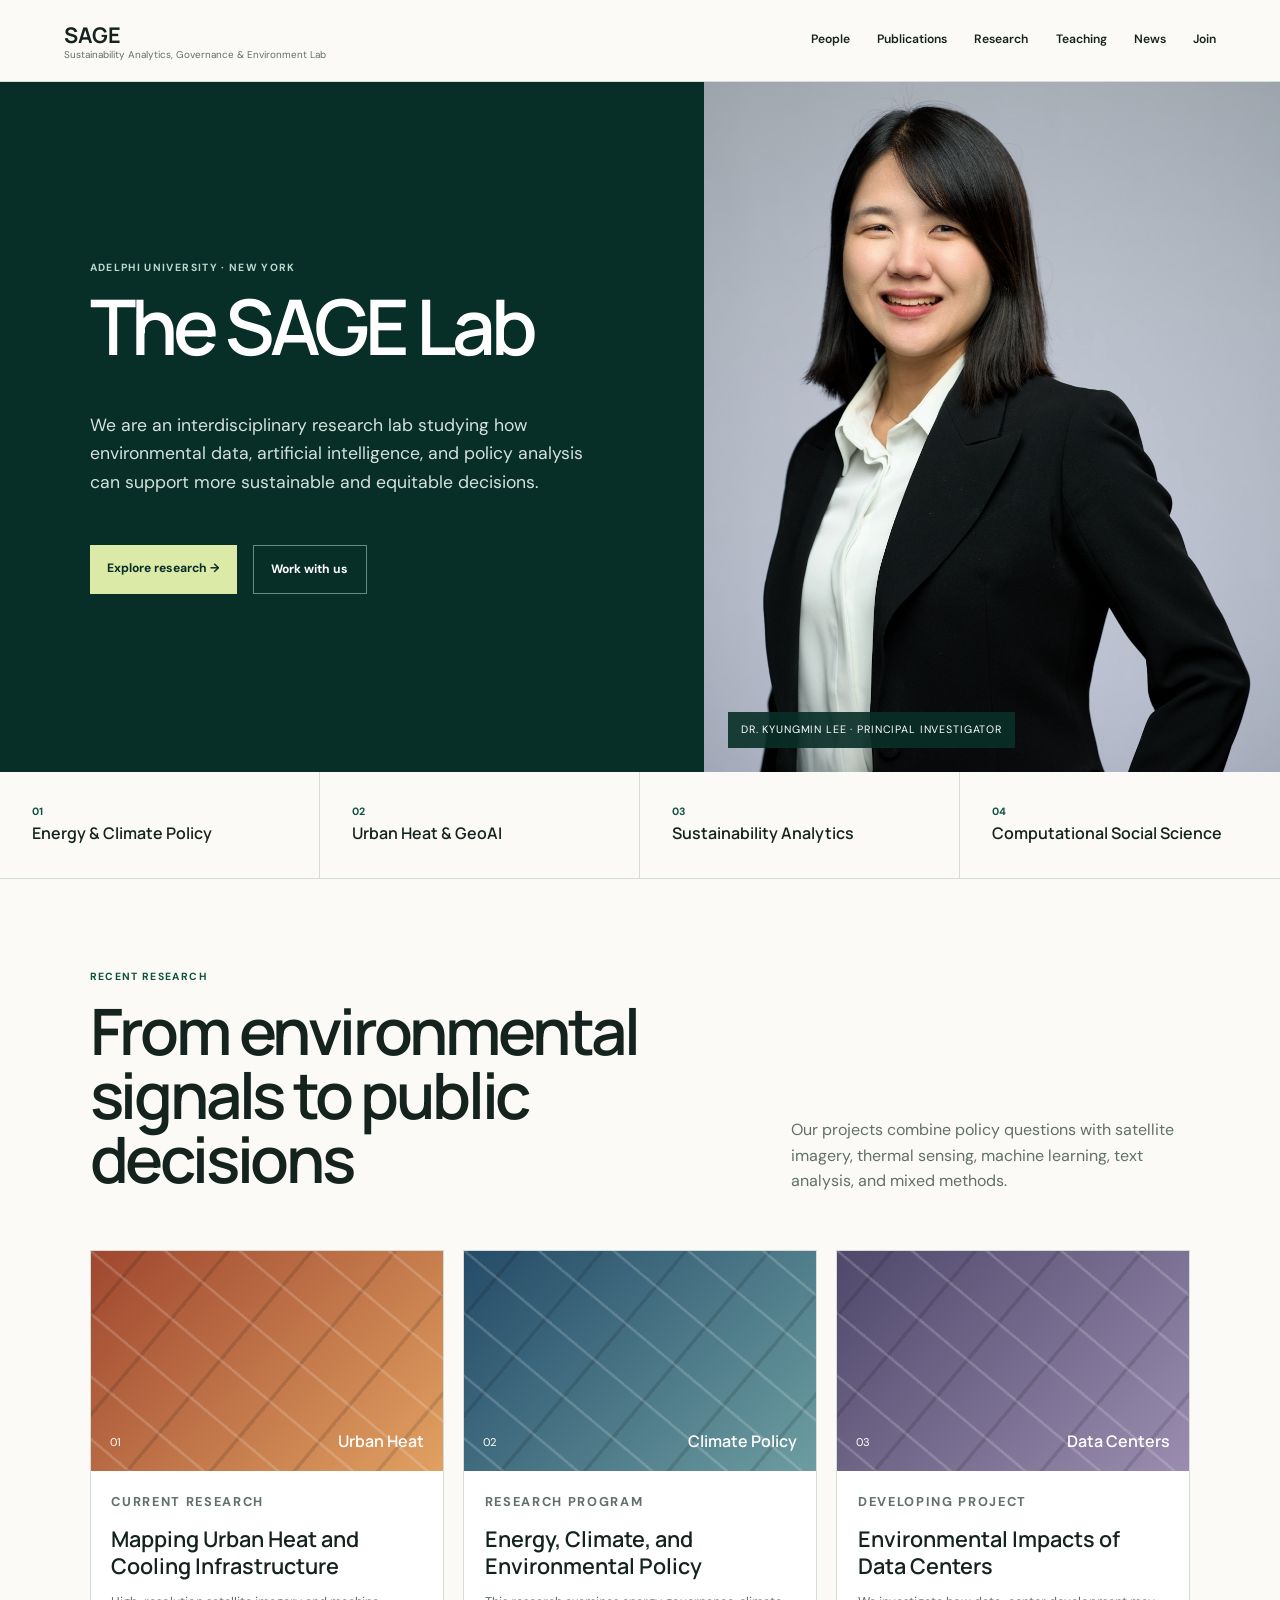
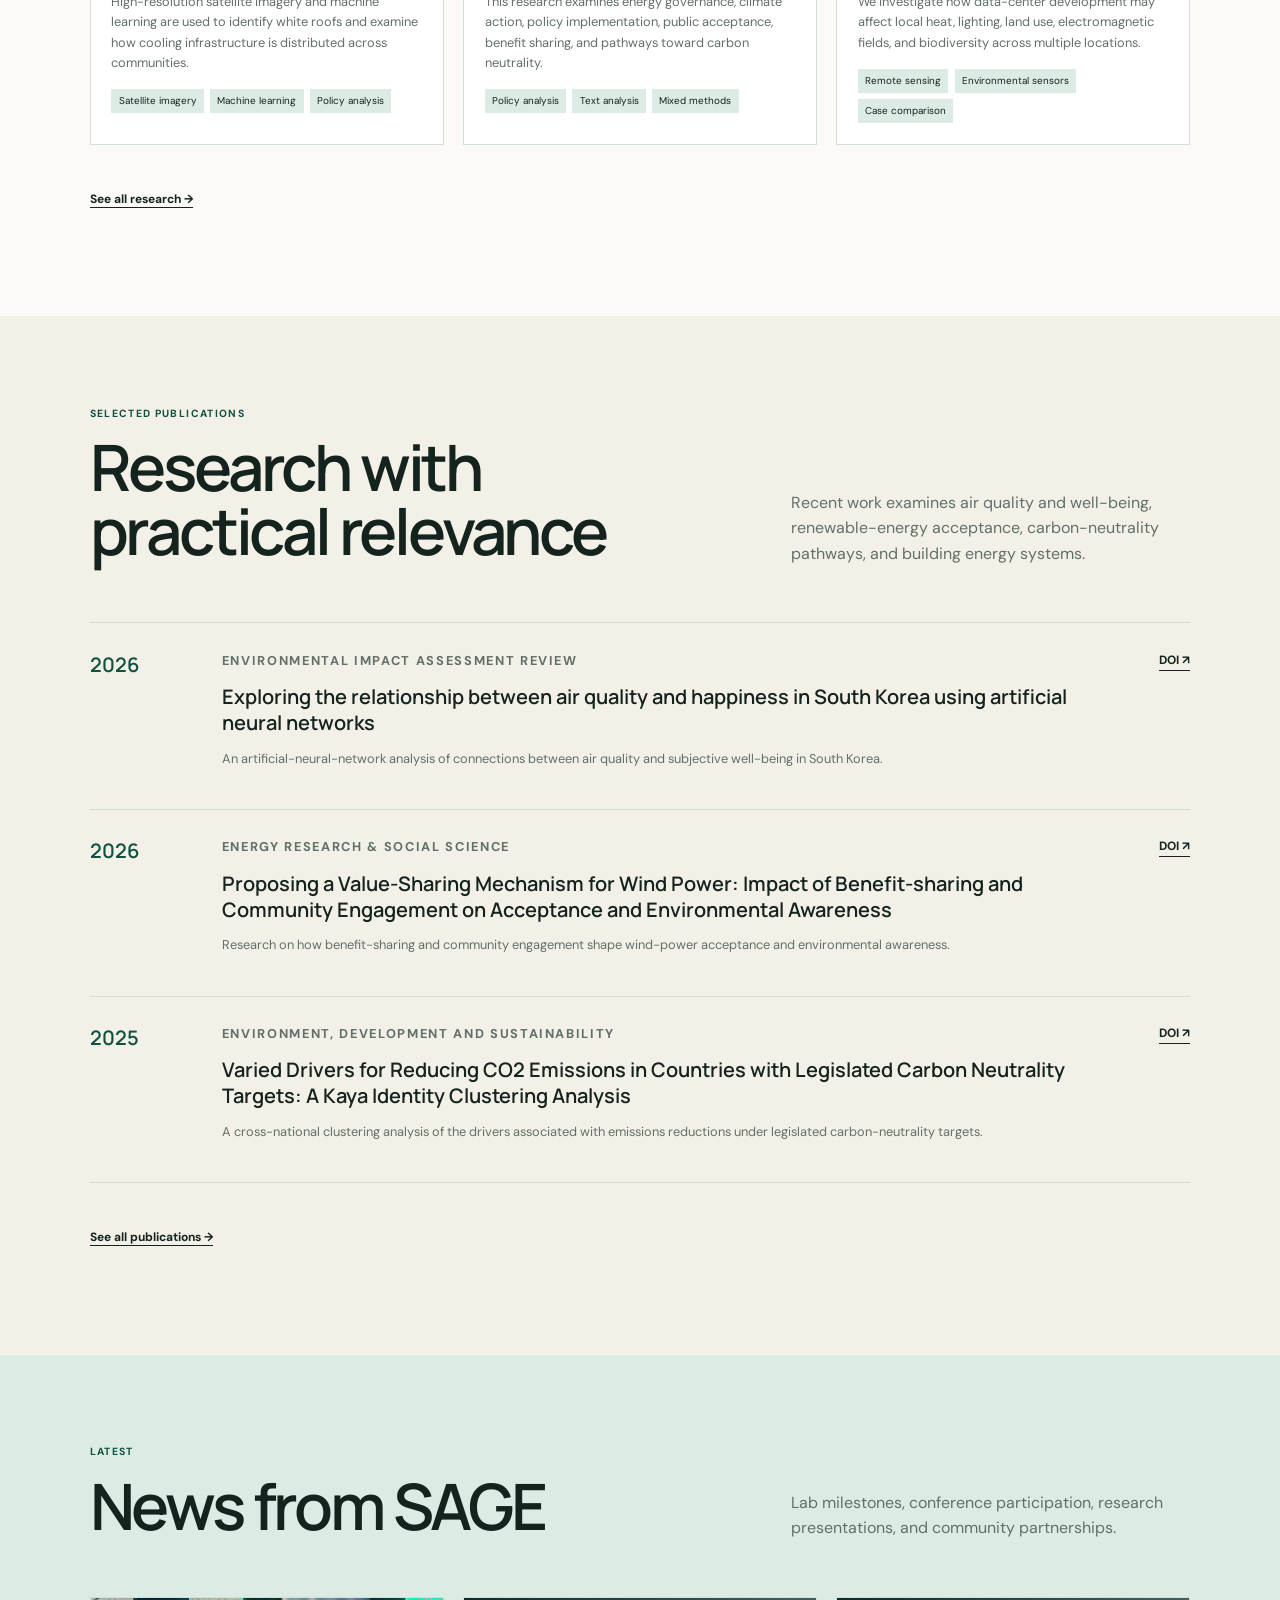
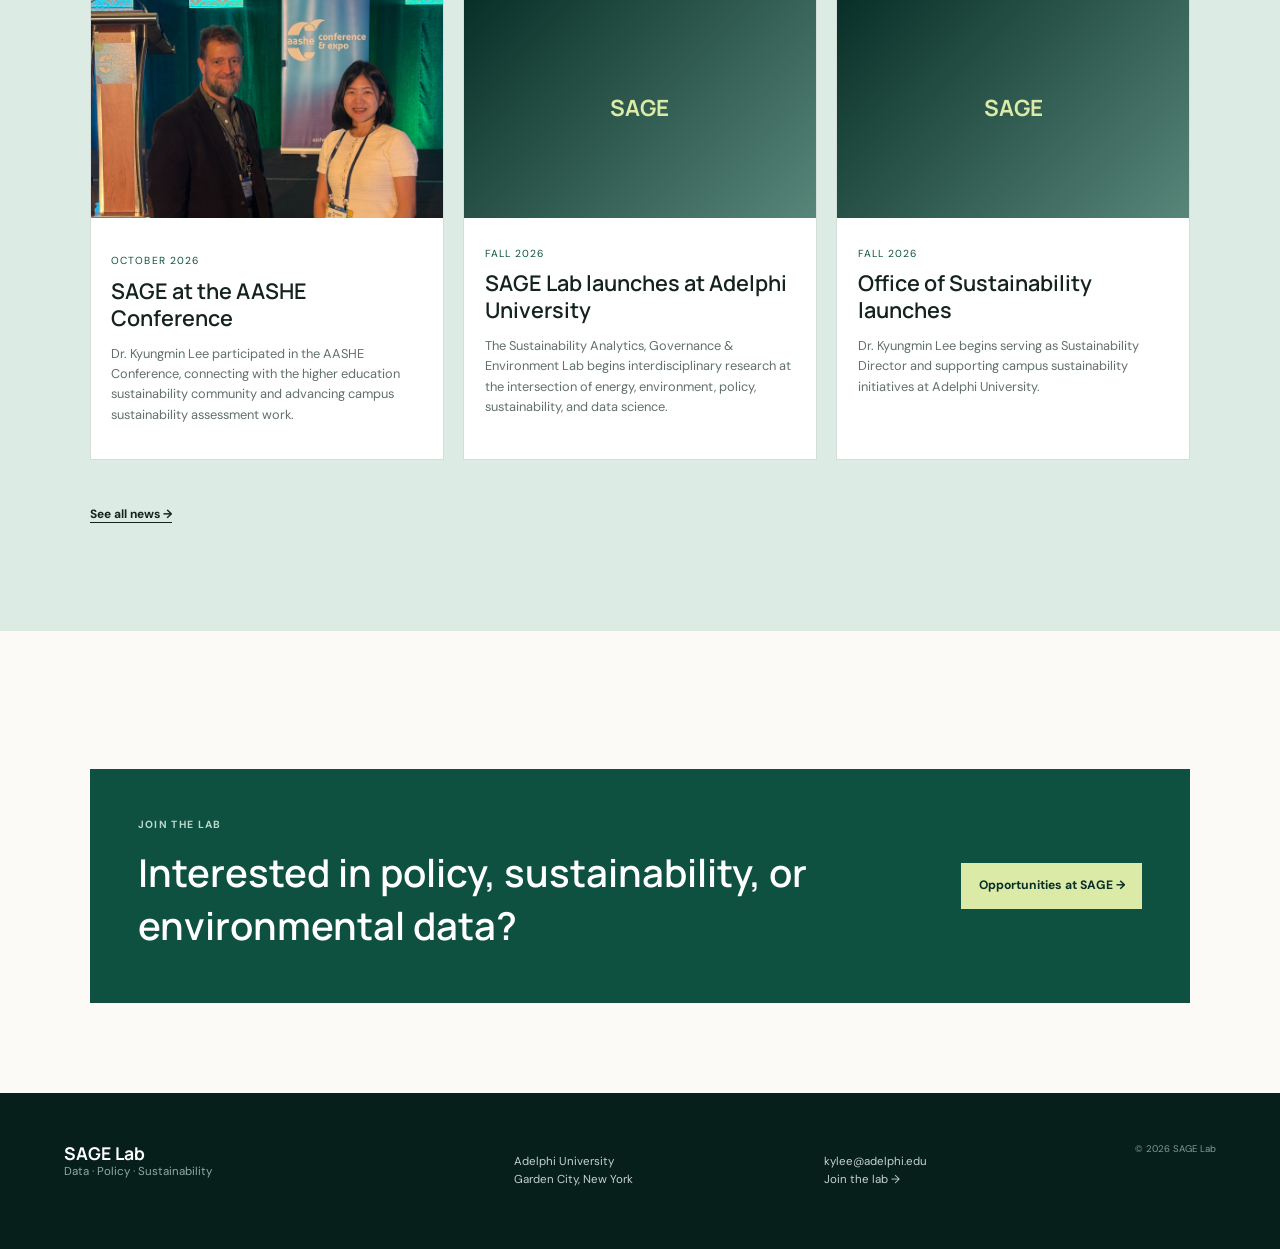
==== index.html @ ab748d42 "Add files via upload" ====
<!doctype html><html lang="en"><head><meta charset="utf-8"><meta name="viewport" content="width=device-width,initial-scale=1"><meta name="description" content="SAGE Lab at Adelphi University"><title>SAGE Lab | Adelphi University</title><link rel="preconnect" href="https://fonts.googleapis.com"><link rel="preconnect" href="https://fonts.gstatic.com" crossorigin><link href="https://fonts.googleapis.com/css2?family=DM+Sans:wght@400;500;600;700&family=Manrope:wght@500;600;700&display=swap" rel="stylesheet"><link rel="stylesheet" href="assets/css/style.css"></head><body data-page="home" data-limit="3"><a class="skip" href="#main">Skip to content</a><header class="site-header" id="site-header"></header><main id="main">
<section class="home-hero"><div class="home-copy"><p class="eyebrow">Adelphi University · New York</p><h1>The SAGE Lab</h1><p>We are an interdisciplinary research lab studying how environmental data, artificial intelligence, and policy analysis can support more sustainable and equitable decisions.</p><div class="hero-links"><a class="button" href="research.html">Explore research →</a><a class="button ghost" href="join.html">Work with us</a></div></div><div class="home-photo"><img src="assets/images/kyungmin-lee-profile.jpg" alt="Dr. Kyungmin Lee, Principal Investigator"></div></section>
<section class="theme-strip"><div><span>01</span><strong>Energy &amp; Climate Policy</strong></div><div><span>02</span><strong>Urban Heat &amp; GeoAI</strong></div><div><span>03</span><strong>Sustainability Analytics</strong></div><div><span>04</span><strong>Computational Social Science</strong></div></section>
<section class="section"><div class="section-head"><div><p class="eyebrow">Recent research</p><h2>From environmental signals to public decisions</h2></div><p>Our projects combine policy questions with satellite imagery, thermal sensing, machine learning, text analysis, and mixed methods.</p></div><div class="card-grid" id="research-grid"><p class="loading">Loading research…</p></div><p class="section-cta"><a class="text-link" href="research.html">See all research →</a></p></section>
<section class="section alt"><div class="section-head"><div><p class="eyebrow">Selected publications</p><h2>Research with practical relevance</h2></div><p>Recent work examines air quality and well-being, renewable-energy acceptance, carbon-neutrality pathways, and building energy systems.</p></div><div class="paper-list" id="publication-list"><p class="loading">Loading publications…</p></div><p class="section-cta"><a class="text-link" href="publications.html">See all publications →</a></p></section>
<section class="section mint"><div class="section-head"><div><p class="eyebrow">Latest</p><h2>News from SAGE</h2></div><p>Lab milestones, conference participation, research presentations, and community partnerships.</p></div><div class="card-grid" id="news-grid"><p class="loading">Loading news…</p></div><p class="section-cta"><a class="text-link" href="news.html">See all news →</a></p></section>
<section class="section"><div class="contact-panel"><div><p class="eyebrow">Join the lab</p><h2>Interested in policy, sustainability, or environmental data?</h2></div><a class="button" href="join.html">Opportunities at SAGE →</a></div></section>
</main><footer class="site-footer" id="site-footer"></footer><script src="assets/js/main.js"></script></body></html>
---- assets/css/style.css ----
:root{--ink:#15231f;--muted:#61706a;--green:#0f5141;--deep:#082f27;--mint:#dcece4;--cream:#f3f0e7;--paper:#fbfaf6;--line:#d5ddd8;--lime:#dceaa8;--white:#fff;--display:Manrope,Arial,sans-serif;--sans:"DM Sans",Arial,sans-serif}*{box-sizing:border-box}html{scroll-behavior:smooth}body{margin:0;background:var(--paper);color:var(--ink);font-family:var(--sans);line-height:1.6}a{color:inherit}.skip{position:absolute;left:-9999px}.skip:focus{left:1rem;top:1rem;background:white;padding:.6rem;z-index:50}.site-header{height:82px;padding:0 5vw;display:flex;align-items:center;justify-content:space-between;border-bottom:1px solid var(--line);background:rgba(251,250,246,.97);position:sticky;top:0;z-index:20}.logo,.footer-brand{text-decoration:none;display:flex;flex-direction:column;line-height:1.15}.logo strong{font:700 1.35rem var(--display)}.logo span{font-size:.62rem;color:var(--muted);max-width:280px}.site-header nav{display:flex;gap:1.7rem}.site-header nav a{text-decoration:none;font-size:.76rem;font-weight:600;padding:.35rem 0;border-bottom:2px solid transparent}.site-header nav a:hover,.site-header nav a.active{color:var(--green);border-color:var(--green)}.menu{display:none;border:1px solid var(--line);background:none;padding:.45rem .7rem}.home-hero{min-height:690px;display:grid;grid-template-columns:1.1fr .9fr;background:var(--deep);color:white}.home-copy{padding:7vw;display:flex;flex-direction:column;justify-content:center}.eyebrow,.kicker{text-transform:uppercase;letter-spacing:.13em;font-size:.65rem;font-weight:700;color:var(--green);margin:0 0 .8rem}.home-copy .eyebrow{color:#b9d9cd}.home-copy h1{font:600 clamp(3.5rem,6vw,7.4rem)/.94 var(--display);letter-spacing:-.06em;margin:0 0 2rem}.home-copy>p:not(.eyebrow){font-size:1.1rem;color:#d4e1dc;max-width:680px}.hero-links{display:flex;gap:1rem;flex-wrap:wrap;margin-top:2rem}.button{display:inline-block;padding:.85rem 1.1rem;background:var(--lime);color:var(--deep);text-decoration:none;font-size:.76rem;font-weight:700}.button.ghost{background:transparent;color:white;border:1px solid #668c80}.home-photo{min-height:690px;position:relative;overflow:hidden}.home-photo img{width:100%;height:100%;object-fit:cover;object-position:center}.home-photo:after{content:"Dr. Kyungmin Lee · Principal Investigator";position:absolute;left:1.5rem;bottom:1.5rem;background:rgba(8,47,39,.9);padding:.6rem .8rem;font-size:.67rem;letter-spacing:.08em;text-transform:uppercase}.theme-strip{display:grid;grid-template-columns:repeat(4,1fr);border-bottom:1px solid var(--line)}.theme-strip div{padding:2rem 2.5vw;border-right:1px solid var(--line)}.theme-strip div:last-child{border:0}.theme-strip span{display:block;color:var(--green);font-size:.66rem;font-weight:700}.theme-strip strong{font:600 1rem var(--display)}.section{padding:7vw}.section.alt{background:var(--cream)}.section.mint{background:var(--mint)}.section-head{display:grid;grid-template-columns:1.2fr .8fr;gap:8vw;align-items:end;margin-bottom:3.5rem}.section-head h2,.page-hero h1{font:600 clamp(2.8rem,5vw,5.7rem)/1 var(--display);letter-spacing:-.05em;margin:.2rem 0}.section-head>p{color:var(--muted);margin:0}.text-link,.arrow-link{font-size:.75rem;font-weight:700;text-decoration:none;border-bottom:1px solid currentColor}.section-cta{margin-top:2.5rem}.card-grid{display:grid;grid-template-columns:repeat(3,1fr);gap:1.2rem}.research-card,.news-card,.person-card{background:white;border:1px solid var(--line);overflow:hidden}.research-art{aspect-ratio:16/10;padding:1.2rem;position:relative;display:flex;align-items:flex-end;justify-content:space-between;color:white;overflow:hidden}.research-art:before{content:"";position:absolute;inset:-20%;background:repeating-linear-gradient(35deg,transparent 0 45px,rgba(255,255,255,.18) 46px 48px),repeating-linear-gradient(125deg,transparent 0 60px,rgba(0,0,0,.12) 61px 64px);transform:rotate(5deg)}.research-art span,.research-art b{position:relative}.research-art span{font-size:.7rem}.research-art b{font:600 1rem var(--display)}.art-blue{background:linear-gradient(135deg,#244b68,#6d9da1)}.art-orange{background:linear-gradient(135deg,#9f472f,#e1a162)}.art-green{background:linear-gradient(135deg,#1c5948,#8ba884)}.art-purple{background:linear-gradient(135deg,#4f486a,#9a8db0)}.card-body{padding:1.3rem}.card-body h3,.person-body h3{font:600 1.35rem/1.25 var(--display);margin:.3rem 0 .7rem}.card-body p,.person-body p,.paper-row p,.course-row p{font-size:.8rem;color:var(--muted)}.tags{display:flex;gap:.4rem;flex-wrap:wrap;margin-top:1rem}.tags span{font-size:.62rem;background:var(--mint);padding:.25rem .45rem}.news-card img,.news-placeholder{width:100%;aspect-ratio:16/10;object-fit:cover}.news-placeholder{display:grid;place-items:center;background:linear-gradient(135deg,var(--deep),#588679);color:var(--lime);font:700 1.4rem var(--display)}.news-card time{font-size:.64rem;letter-spacing:.1em;color:var(--green)}.paper-list{border-bottom:1px solid var(--line)}.paper-row{display:grid;grid-template-columns:100px 1fr auto;gap:2rem;align-items:start;padding:1.7rem 0;border-top:1px solid var(--line)}.paper-year{font:600 1.25rem var(--display);color:var(--green)}.paper-row h3{font:600 1.25rem/1.3 var(--display);margin:.2rem 0}.paper-row .arrow-link{white-space:nowrap}.page-hero{padding:7vw;min-height:400px;display:grid;grid-template-columns:1.2fr .8fr;gap:8vw;align-items:end;background:var(--cream)}.page-hero p{color:var(--muted);max-width:650px}.page-hero.dark{background:var(--deep);color:white}.page-hero.dark .eyebrow{color:#b9d9cd}.page-hero.dark p{color:#d1ded9}.person-grid{display:grid;grid-template-columns:repeat(3,1fr);gap:1.2rem}.person-photo{aspect-ratio:4/3;background:linear-gradient(135deg,var(--mint),#81a093);display:grid;place-items:center;color:var(--green);font:700 2rem var(--display);overflow:hidden}.person-photo img{width:100%;height:100%;object-fit:cover}.person-body{padding:1.3rem}.person-body .small{font-size:.73rem;border-top:1px solid var(--line);padding-top:.8rem}.course-list{border-bottom:1px solid var(--line)}.course-row{display:grid;grid-template-columns:230px 1fr;gap:3rem;padding:2rem 0;border-top:1px solid var(--line)}.course-row>div:first-child>span{font-size:.72rem;color:var(--muted)}.course-row h3{font:600 1.5rem var(--display);margin:.2rem 0}.join-grid{display:grid;grid-template-columns:1fr 1fr;gap:1px;background:var(--line);margin-top:3rem}.join-grid article{padding:2rem;background:white}.join-grid h3{font:600 1.4rem var(--display)}.join-grid li{font-size:.82rem;margin:.5rem 0;color:var(--muted)}.contact-panel{background:var(--green);color:white;padding:3rem;margin-top:3rem;display:flex;justify-content:space-between;gap:2rem;align-items:center}.contact-panel h2{font:600 clamp(2rem,3vw,3.5rem) var(--display);margin:.2rem 0}.contact-panel .eyebrow{color:#b9d9cd}.contact-panel .button{white-space:nowrap}.site-footer{background:#071f1a;color:#c4d2cd;padding:3rem 5vw;display:grid;grid-template-columns:1.5fr 1fr 1fr auto;gap:2rem;font-size:.72rem}.site-footer a{text-decoration:none}.footer-brand strong{font:700 1.1rem var(--display);color:white}.footer-brand span{color:#8fab9f}.site-footer small{color:#829b91}.loading{font-size:.8rem;color:var(--muted)}
@media(max-width:900px){.menu{display:block}.site-header nav{display:none;position:absolute;left:0;right:0;top:82px;background:var(--paper);padding:1.5rem 5vw;flex-direction:column;border-bottom:1px solid var(--line)}.site-header nav.open{display:flex}.home-hero{grid-template-columns:1fr}.home-photo{min-height:520px;order:-1}.theme-strip{grid-template-columns:1fr 1fr}.theme-strip div:nth-child(2){border-right:0}.section-head,.page-hero{grid-template-columns:1fr;gap:1rem}.card-grid,.person-grid{grid-template-columns:1fr 1fr}.paper-row{grid-template-columns:80px 1fr}.paper-row .arrow-link{grid-column:2}.site-footer{grid-template-columns:1fr 1fr}}
@media(max-width:580px){.logo span{display:none}.home-copy,.section,.page-hero{padding:4.5rem 6vw}.home-copy h1{font-size:3.2rem}.home-photo{min-height:430px}.theme-strip{grid-template-columns:1fr}.theme-strip div{border-right:0;border-bottom:1px solid var(--line);padding:1.3rem 6vw}.card-grid,.person-grid{grid-template-columns:1fr}.paper-row,.course-row{grid-template-columns:1fr;gap:.4rem}.paper-row .arrow-link{grid-column:1}.join-grid{grid-template-columns:1fr}.contact-panel{align-items:flex-start;flex-direction:column}.site-footer{grid-template-columns:1fr}}
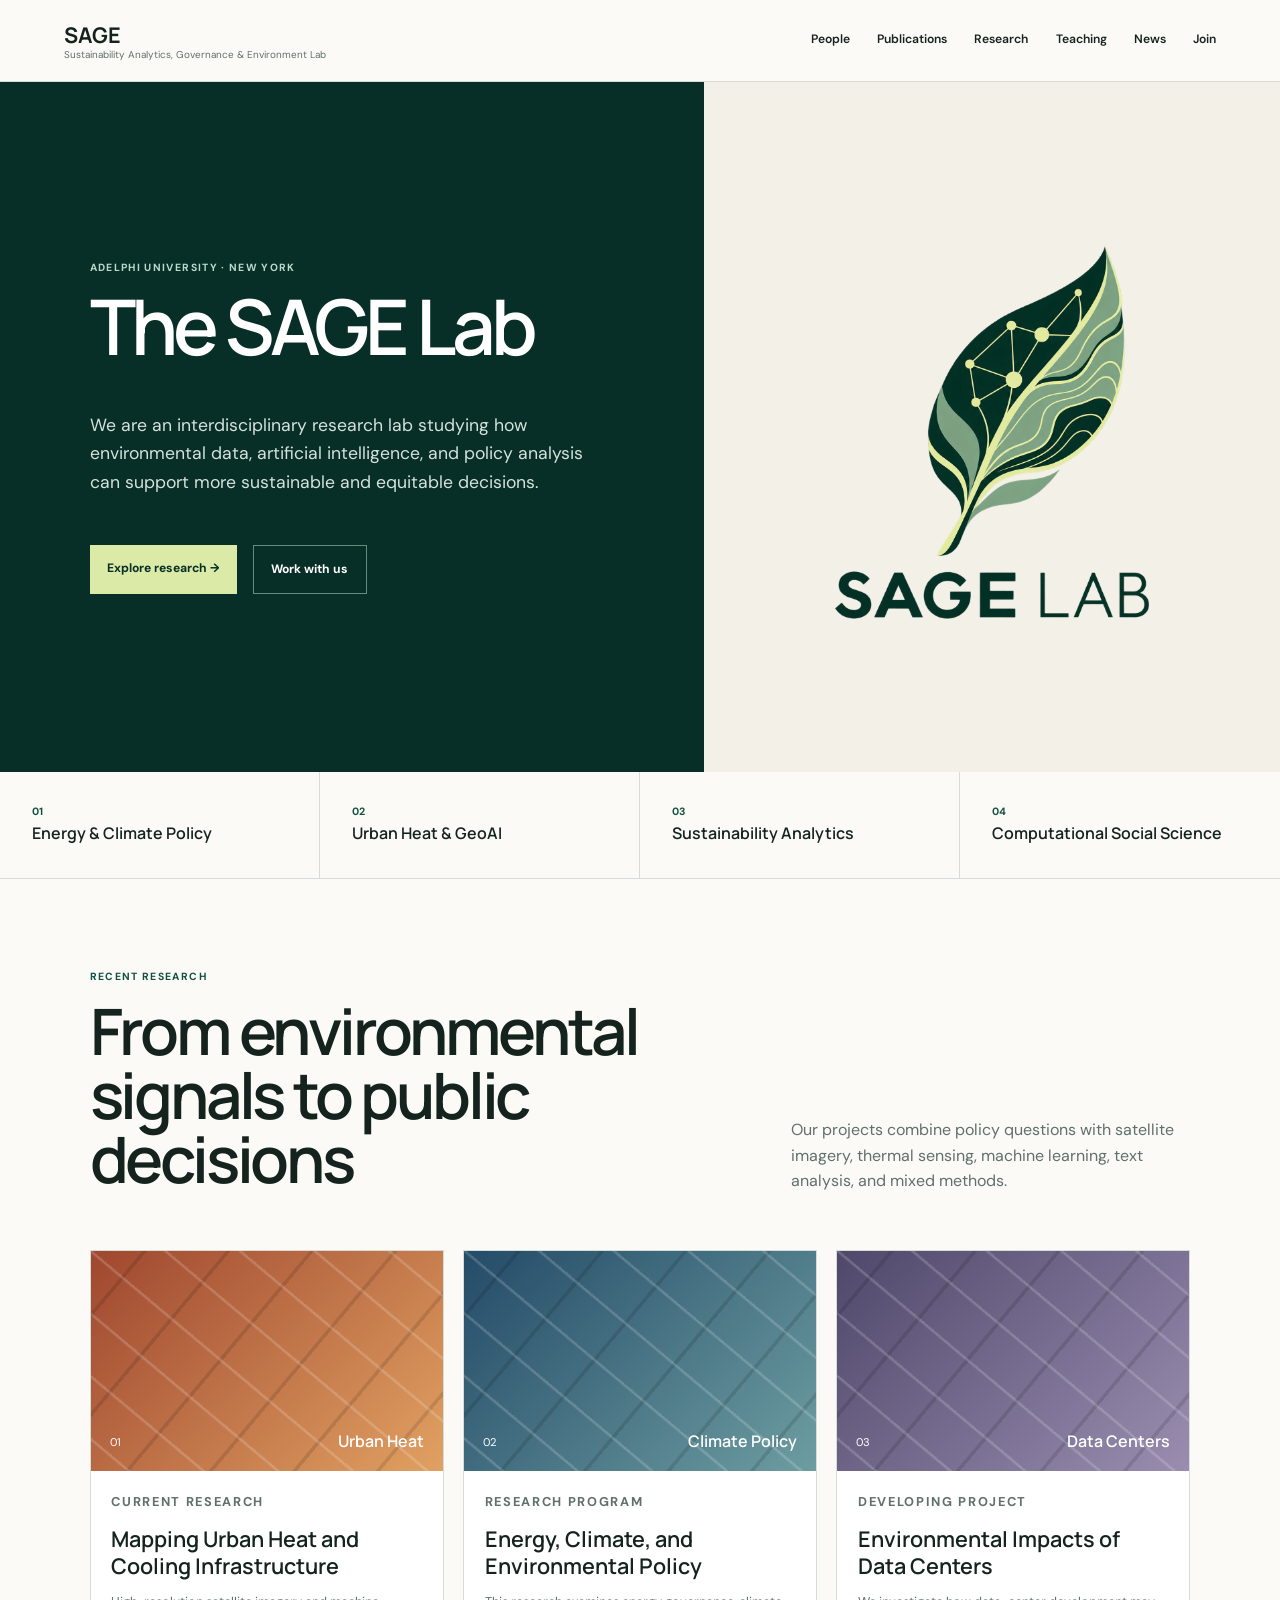
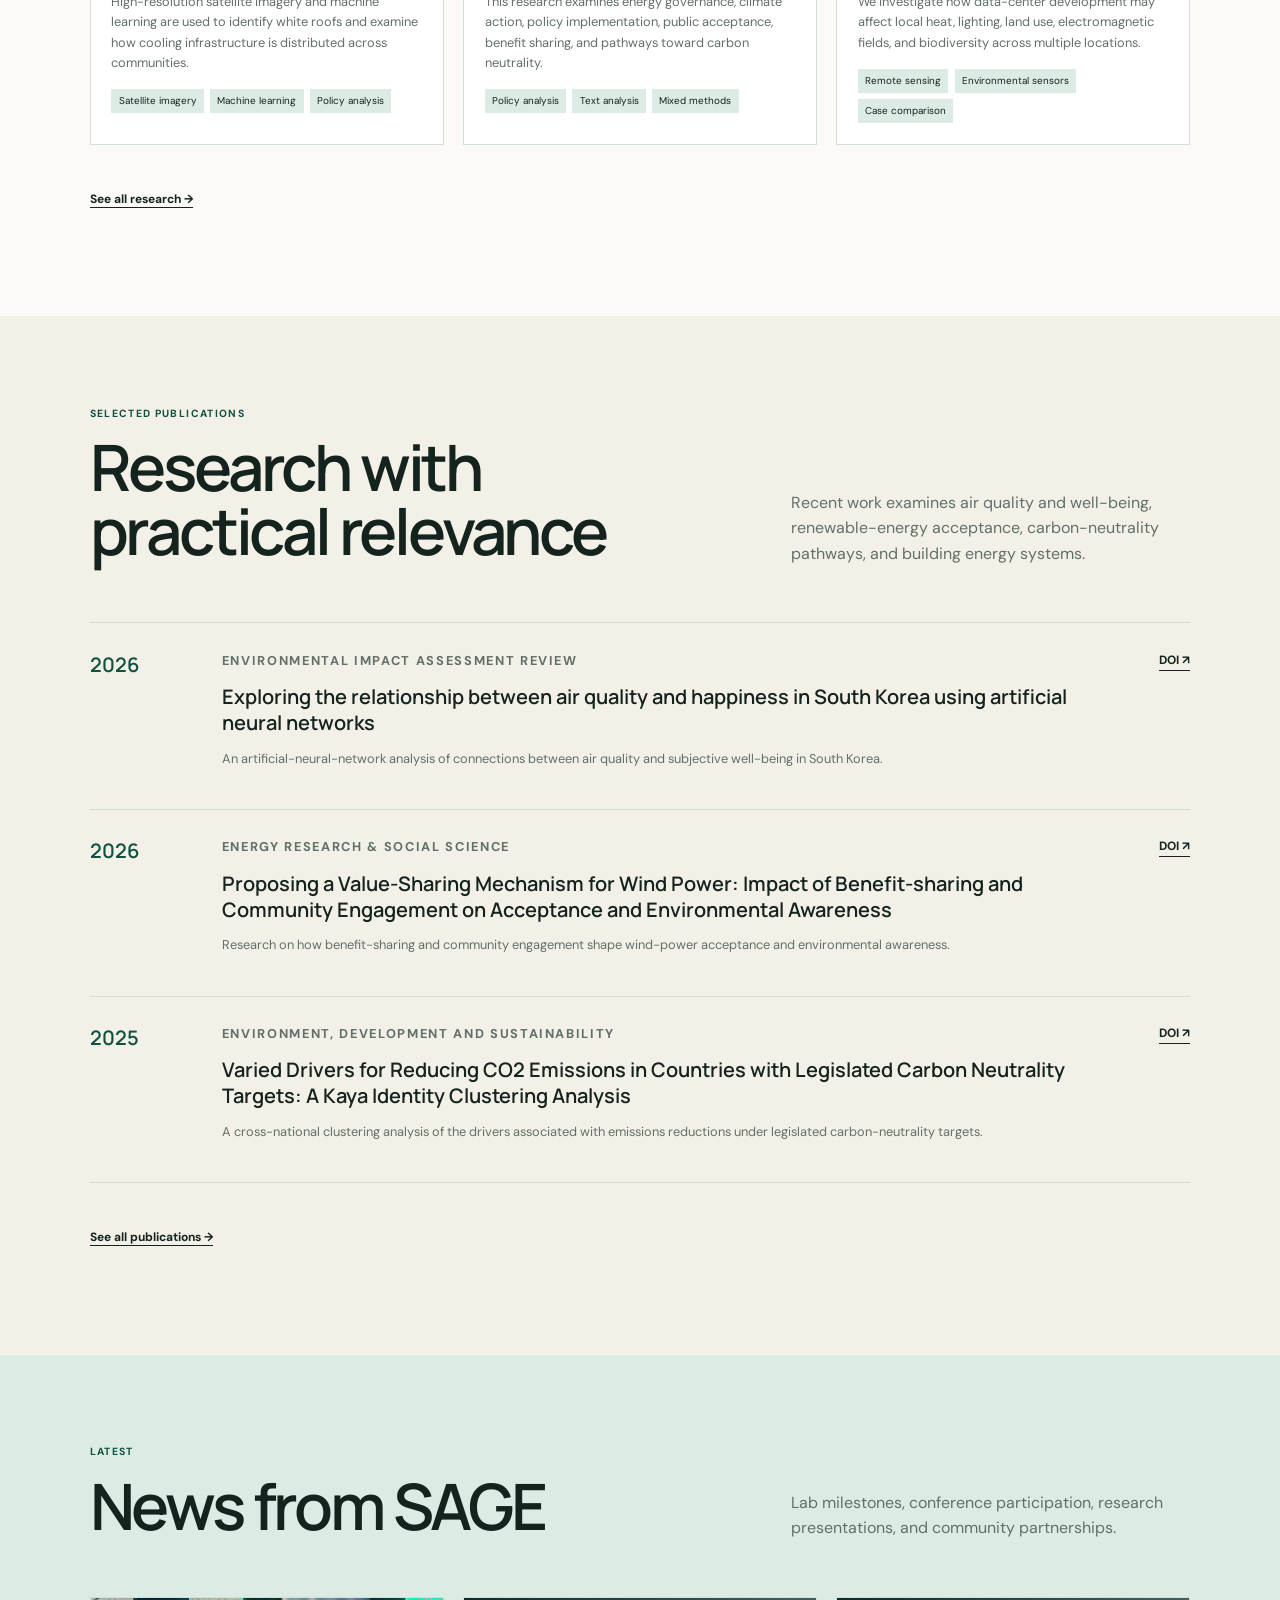
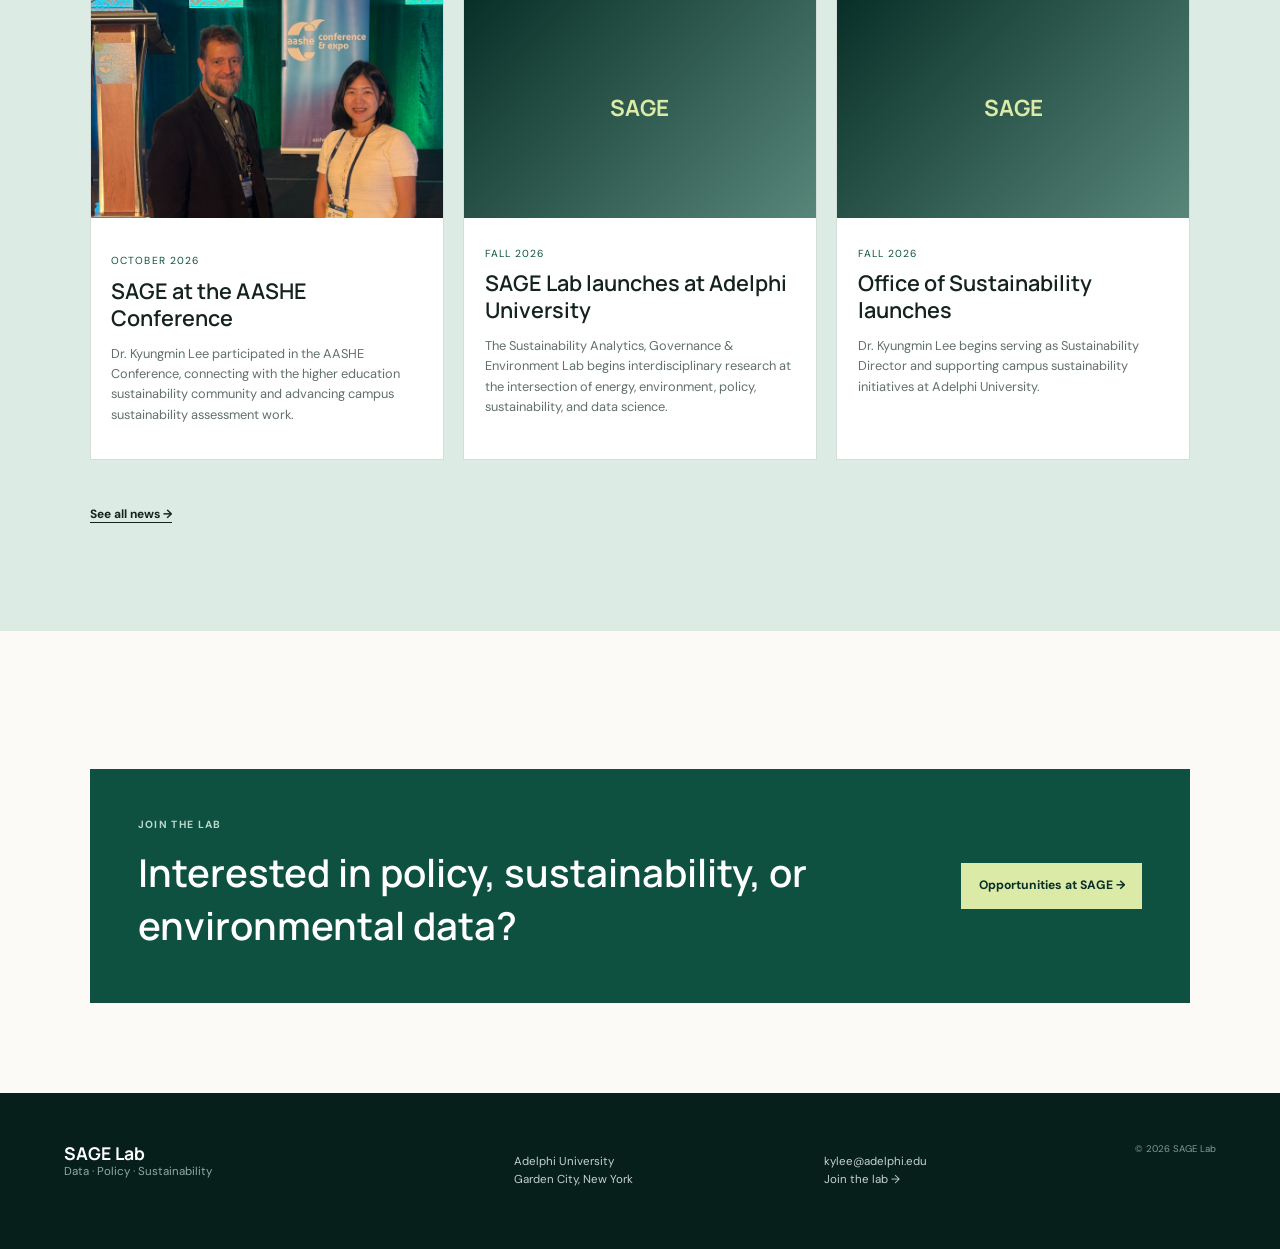
==== commit 1be09ae8: "Add files via upload" ====
--- a/index.html
+++ b/index.html
@@ -1,5 +1,5 @@
 <!doctype html><html lang="en"><head><meta charset="utf-8"><meta name="viewport" content="width=device-width,initial-scale=1"><meta name="description" content="SAGE Lab at Adelphi University"><title>SAGE Lab | Adelphi University</title><link rel="preconnect" href="https://fonts.googleapis.com"><link rel="preconnect" href="https://fonts.gstatic.com" crossorigin><link href="https://fonts.googleapis.com/css2?family=DM+Sans:wght@400;500;600;700&family=Manrope:wght@500;600;700&display=swap" rel="stylesheet"><link rel="stylesheet" href="assets/css/style.css"></head><body data-page="home" data-limit="3"><a class="skip" href="#main">Skip to content</a><header class="site-header" id="site-header"></header><main id="main">
-<section class="home-hero"><div class="home-copy"><p class="eyebrow">Adelphi University · New York</p><h1>The SAGE Lab</h1><p>We are an interdisciplinary research lab studying how environmental data, artificial intelligence, and policy analysis can support more sustainable and equitable decisions.</p><div class="hero-links"><a class="button" href="research.html">Explore research →</a><a class="button ghost" href="join.html">Work with us</a></div></div><div class="home-photo"><img src="assets/images/kyungmin-lee-profile.jpg" alt="Dr. Kyungmin Lee, Principal Investigator"></div></section>
+<section class="home-hero"><div class="home-copy"><p class="eyebrow">Adelphi University · New York</p><h1>The SAGE Lab</h1><p>We are an interdisciplinary research lab studying how environmental data, artificial intelligence, and policy analysis can support more sustainable and equitable decisions.</p><div class="hero-links"><a class="button" href="research.html">Explore research →</a><a class="button ghost" href="join.html">Work with us</a></div></div><div class="home-photo logo-panel"><img src="assets/images/sage-lab-logo.png" alt="SAGE Lab logo: a sage leaf combining environmental contours and data networks"></div></section>
 <section class="theme-strip"><div><span>01</span><strong>Energy &amp; Climate Policy</strong></div><div><span>02</span><strong>Urban Heat &amp; GeoAI</strong></div><div><span>03</span><strong>Sustainability Analytics</strong></div><div><span>04</span><strong>Computational Social Science</strong></div></section>
 <section class="section"><div class="section-head"><div><p class="eyebrow">Recent research</p><h2>From environmental signals to public decisions</h2></div><p>Our projects combine policy questions with satellite imagery, thermal sensing, machine learning, text analysis, and mixed methods.</p></div><div class="card-grid" id="research-grid"><p class="loading">Loading research…</p></div><p class="section-cta"><a class="text-link" href="research.html">See all research →</a></p></section>
 <section class="section alt"><div class="section-head"><div><p class="eyebrow">Selected publications</p><h2>Research with practical relevance</h2></div><p>Recent work examines air quality and well-being, renewable-energy acceptance, carbon-neutrality pathways, and building energy systems.</p></div><div class="paper-list" id="publication-list"><p class="loading">Loading publications…</p></div><p class="section-cta"><a class="text-link" href="publications.html">See all publications →</a></p></section>
--- a/assets/css/style.css
+++ b/assets/css/style.css
@@ -1,3 +1,4 @@
 :root{--ink:#15231f;--muted:#61706a;--green:#0f5141;--deep:#082f27;--mint:#dcece4;--cream:#f3f0e7;--paper:#fbfaf6;--line:#d5ddd8;--lime:#dceaa8;--white:#fff;--display:Manrope,Arial,sans-serif;--sans:"DM Sans",Arial,sans-serif}*{box-sizing:border-box}html{scroll-behavior:smooth}body{margin:0;background:var(--paper);color:var(--ink);font-family:var(--sans);line-height:1.6}a{color:inherit}.skip{position:absolute;left:-9999px}.skip:focus{left:1rem;top:1rem;background:white;padding:.6rem;z-index:50}.site-header{height:82px;padding:0 5vw;display:flex;align-items:center;justify-content:space-between;border-bottom:1px solid var(--line);background:rgba(251,250,246,.97);position:sticky;top:0;z-index:20}.logo,.footer-brand{text-decoration:none;display:flex;flex-direction:column;line-height:1.15}.logo strong{font:700 1.35rem var(--display)}.logo span{font-size:.62rem;color:var(--muted);max-width:280px}.site-header nav{display:flex;gap:1.7rem}.site-header nav a{text-decoration:none;font-size:.76rem;font-weight:600;padding:.35rem 0;border-bottom:2px solid transparent}.site-header nav a:hover,.site-header nav a.active{color:var(--green);border-color:var(--green)}.menu{display:none;border:1px solid var(--line);background:none;padding:.45rem .7rem}.home-hero{min-height:690px;display:grid;grid-template-columns:1.1fr .9fr;background:var(--deep);color:white}.home-copy{padding:7vw;display:flex;flex-direction:column;justify-content:center}.eyebrow,.kicker{text-transform:uppercase;letter-spacing:.13em;font-size:.65rem;font-weight:700;color:var(--green);margin:0 0 .8rem}.home-copy .eyebrow{color:#b9d9cd}.home-copy h1{font:600 clamp(3.5rem,6vw,7.4rem)/.94 var(--display);letter-spacing:-.06em;margin:0 0 2rem}.home-copy>p:not(.eyebrow){font-size:1.1rem;color:#d4e1dc;max-width:680px}.hero-links{display:flex;gap:1rem;flex-wrap:wrap;margin-top:2rem}.button{display:inline-block;padding:.85rem 1.1rem;background:var(--lime);color:var(--deep);text-decoration:none;font-size:.76rem;font-weight:700}.button.ghost{background:transparent;color:white;border:1px solid #668c80}.home-photo{min-height:690px;position:relative;overflow:hidden}.home-photo img{width:100%;height:100%;object-fit:cover;object-position:center}.home-photo:after{content:"Dr. Kyungmin Lee · Principal Investigator";position:absolute;left:1.5rem;bottom:1.5rem;background:rgba(8,47,39,.9);padding:.6rem .8rem;font-size:.67rem;letter-spacing:.08em;text-transform:uppercase}.theme-strip{display:grid;grid-template-columns:repeat(4,1fr);border-bottom:1px solid var(--line)}.theme-strip div{padding:2rem 2.5vw;border-right:1px solid var(--line)}.theme-strip div:last-child{border:0}.theme-strip span{display:block;color:var(--green);font-size:.66rem;font-weight:700}.theme-strip strong{font:600 1rem var(--display)}.section{padding:7vw}.section.alt{background:var(--cream)}.section.mint{background:var(--mint)}.section-head{display:grid;grid-template-columns:1.2fr .8fr;gap:8vw;align-items:end;margin-bottom:3.5rem}.section-head h2,.page-hero h1{font:600 clamp(2.8rem,5vw,5.7rem)/1 var(--display);letter-spacing:-.05em;margin:.2rem 0}.section-head>p{color:var(--muted);margin:0}.text-link,.arrow-link{font-size:.75rem;font-weight:700;text-decoration:none;border-bottom:1px solid currentColor}.section-cta{margin-top:2.5rem}.card-grid{display:grid;grid-template-columns:repeat(3,1fr);gap:1.2rem}.research-card,.news-card,.person-card{background:white;border:1px solid var(--line);overflow:hidden}.research-art{aspect-ratio:16/10;padding:1.2rem;position:relative;display:flex;align-items:flex-end;justify-content:space-between;color:white;overflow:hidden}.research-art:before{content:"";position:absolute;inset:-20%;background:repeating-linear-gradient(35deg,transparent 0 45px,rgba(255,255,255,.18) 46px 48px),repeating-linear-gradient(125deg,transparent 0 60px,rgba(0,0,0,.12) 61px 64px);transform:rotate(5deg)}.research-art span,.research-art b{position:relative}.research-art span{font-size:.7rem}.research-art b{font:600 1rem var(--display)}.art-blue{background:linear-gradient(135deg,#244b68,#6d9da1)}.art-orange{background:linear-gradient(135deg,#9f472f,#e1a162)}.art-green{background:linear-gradient(135deg,#1c5948,#8ba884)}.art-purple{background:linear-gradient(135deg,#4f486a,#9a8db0)}.card-body{padding:1.3rem}.card-body h3,.person-body h3{font:600 1.35rem/1.25 var(--display);margin:.3rem 0 .7rem}.card-body p,.person-body p,.paper-row p,.course-row p{font-size:.8rem;color:var(--muted)}.tags{display:flex;gap:.4rem;flex-wrap:wrap;margin-top:1rem}.tags span{font-size:.62rem;background:var(--mint);padding:.25rem .45rem}.news-card img,.news-placeholder{width:100%;aspect-ratio:16/10;object-fit:cover}.news-placeholder{display:grid;place-items:center;background:linear-gradient(135deg,var(--deep),#588679);color:var(--lime);font:700 1.4rem var(--display)}.news-card time{font-size:.64rem;letter-spacing:.1em;color:var(--green)}.paper-list{border-bottom:1px solid var(--line)}.paper-row{display:grid;grid-template-columns:100px 1fr auto;gap:2rem;align-items:start;padding:1.7rem 0;border-top:1px solid var(--line)}.paper-year{font:600 1.25rem var(--display);color:var(--green)}.paper-row h3{font:600 1.25rem/1.3 var(--display);margin:.2rem 0}.paper-row .arrow-link{white-space:nowrap}.page-hero{padding:7vw;min-height:400px;display:grid;grid-template-columns:1.2fr .8fr;gap:8vw;align-items:end;background:var(--cream)}.page-hero p{color:var(--muted);max-width:650px}.page-hero.dark{background:var(--deep);color:white}.page-hero.dark .eyebrow{color:#b9d9cd}.page-hero.dark p{color:#d1ded9}.person-grid{display:grid;grid-template-columns:repeat(3,1fr);gap:1.2rem}.person-photo{aspect-ratio:4/3;background:linear-gradient(135deg,var(--mint),#81a093);display:grid;place-items:center;color:var(--green);font:700 2rem var(--display);overflow:hidden}.person-photo img{width:100%;height:100%;object-fit:cover}.person-body{padding:1.3rem}.person-body .small{font-size:.73rem;border-top:1px solid var(--line);padding-top:.8rem}.course-list{border-bottom:1px solid var(--line)}.course-row{display:grid;grid-template-columns:230px 1fr;gap:3rem;padding:2rem 0;border-top:1px solid var(--line)}.course-row>div:first-child>span{font-size:.72rem;color:var(--muted)}.course-row h3{font:600 1.5rem var(--display);margin:.2rem 0}.join-grid{display:grid;grid-template-columns:1fr 1fr;gap:1px;background:var(--line);margin-top:3rem}.join-grid article{padding:2rem;background:white}.join-grid h3{font:600 1.4rem var(--display)}.join-grid li{font-size:.82rem;margin:.5rem 0;color:var(--muted)}.contact-panel{background:var(--green);color:white;padding:3rem;margin-top:3rem;display:flex;justify-content:space-between;gap:2rem;align-items:center}.contact-panel h2{font:600 clamp(2rem,3vw,3.5rem) var(--display);margin:.2rem 0}.contact-panel .eyebrow{color:#b9d9cd}.contact-panel .button{white-space:nowrap}.site-footer{background:#071f1a;color:#c4d2cd;padding:3rem 5vw;display:grid;grid-template-columns:1.5fr 1fr 1fr auto;gap:2rem;font-size:.72rem}.site-footer a{text-decoration:none}.footer-brand strong{font:700 1.1rem var(--display);color:white}.footer-brand span{color:#8fab9f}.site-footer small{color:#829b91}.loading{font-size:.8rem;color:var(--muted)}
 @media(max-width:900px){.menu{display:block}.site-header nav{display:none;position:absolute;left:0;right:0;top:82px;background:var(--paper);padding:1.5rem 5vw;flex-direction:column;border-bottom:1px solid var(--line)}.site-header nav.open{display:flex}.home-hero{grid-template-columns:1fr}.home-photo{min-height:520px;order:-1}.theme-strip{grid-template-columns:1fr 1fr}.theme-strip div:nth-child(2){border-right:0}.section-head,.page-hero{grid-template-columns:1fr;gap:1rem}.card-grid,.person-grid{grid-template-columns:1fr 1fr}.paper-row{grid-template-columns:80px 1fr}.paper-row .arrow-link{grid-column:2}.site-footer{grid-template-columns:1fr 1fr}}
 @media(max-width:580px){.logo span{display:none}.home-copy,.section,.page-hero{padding:4.5rem 6vw}.home-copy h1{font-size:3.2rem}.home-photo{min-height:430px}.theme-strip{grid-template-columns:1fr}.theme-strip div{border-right:0;border-bottom:1px solid var(--line);padding:1.3rem 6vw}.card-grid,.person-grid{grid-template-columns:1fr}.paper-row,.course-row{grid-template-columns:1fr;gap:.4rem}.paper-row .arrow-link{grid-column:1}.join-grid{grid-template-columns:1fr}.contact-panel{align-items:flex-start;flex-direction:column}.site-footer{grid-template-columns:1fr}}
+.home-photo.logo-panel{background:var(--cream);display:grid;place-items:center;padding:5vw}.home-photo.logo-panel img{width:min(92%,620px);height:auto;max-height:80%;object-fit:contain}.home-photo.logo-panel:after{display:none}
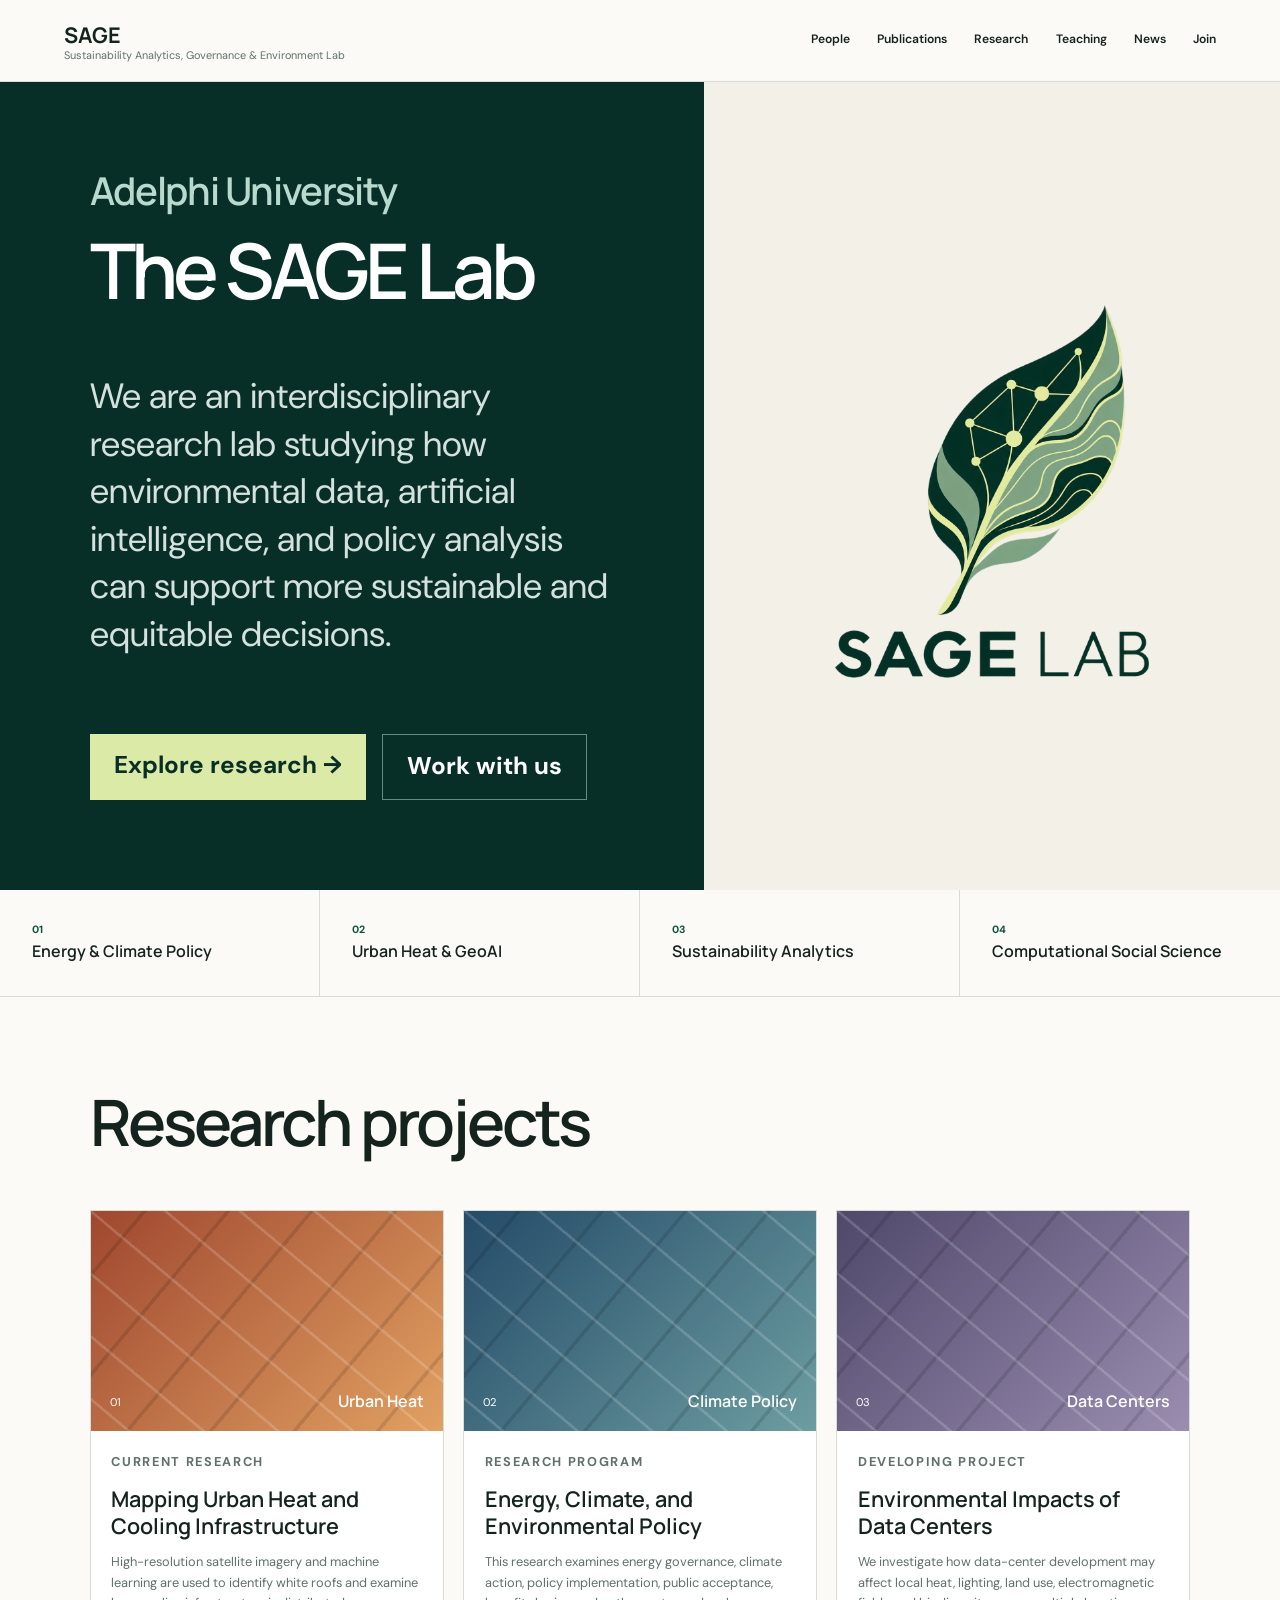
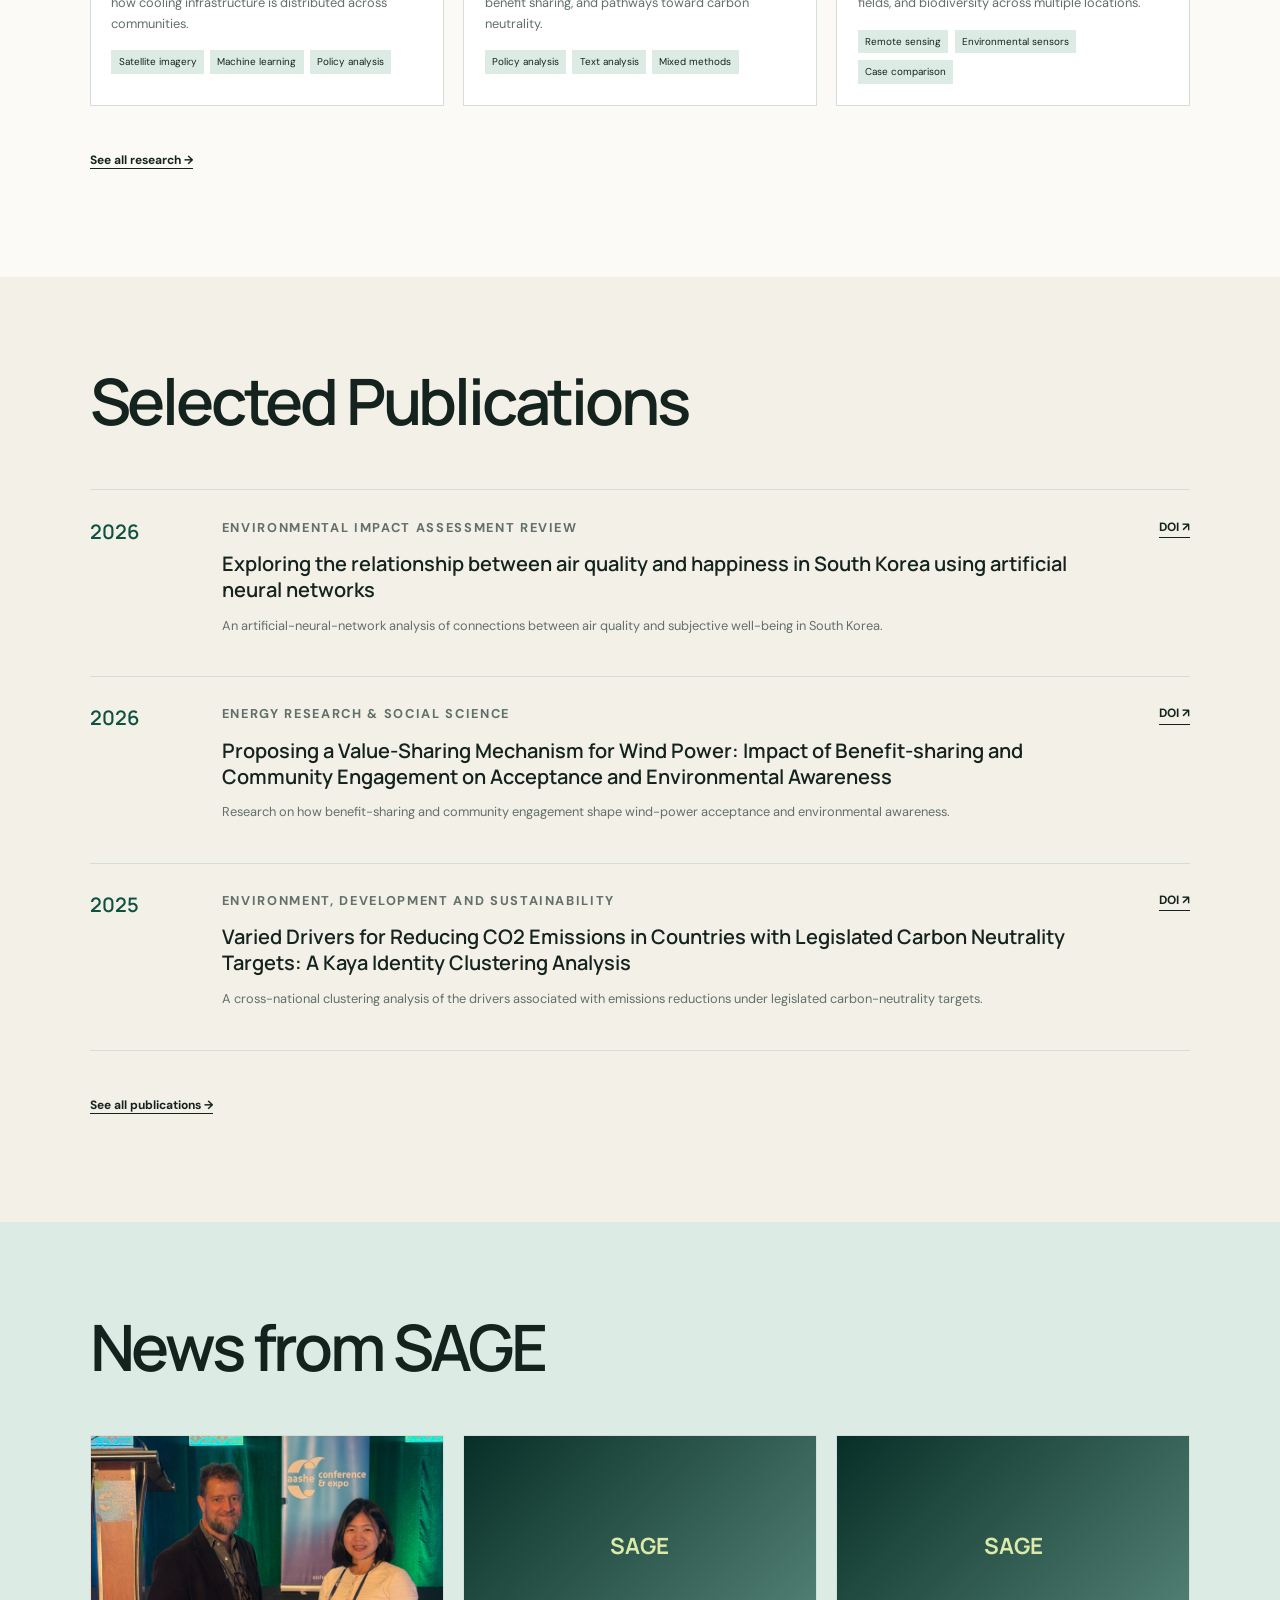
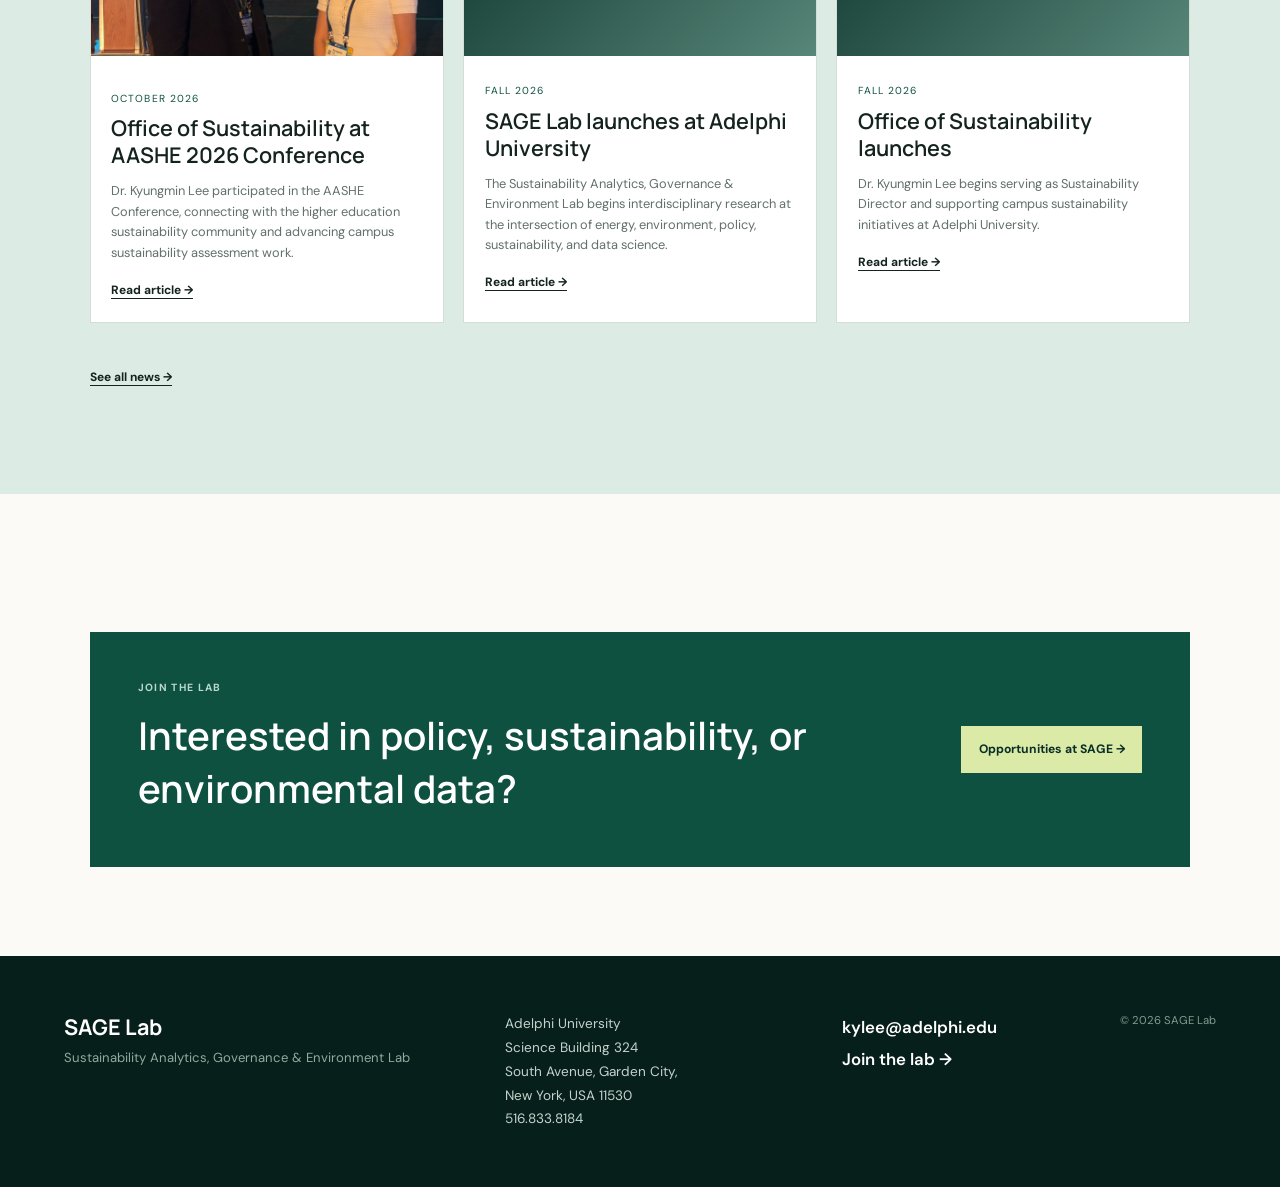
==== commit 472fd758: "Add files via upload" ====
--- a/index.html
+++ b/index.html
@@ -1,8 +1,8 @@
 <!doctype html><html lang="en"><head><meta charset="utf-8"><meta name="viewport" content="width=device-width,initial-scale=1"><meta name="description" content="SAGE Lab at Adelphi University"><title>SAGE Lab | Adelphi University</title><link rel="preconnect" href="https://fonts.googleapis.com"><link rel="preconnect" href="https://fonts.gstatic.com" crossorigin><link href="https://fonts.googleapis.com/css2?family=DM+Sans:wght@400;500;600;700&family=Manrope:wght@500;600;700&display=swap" rel="stylesheet"><link rel="stylesheet" href="assets/css/style.css"></head><body data-page="home" data-limit="3"><a class="skip" href="#main">Skip to content</a><header class="site-header" id="site-header"></header><main id="main">
-<section class="home-hero"><div class="home-copy"><p class="eyebrow">Adelphi University · New York</p><h1>The SAGE Lab</h1><p>We are an interdisciplinary research lab studying how environmental data, artificial intelligence, and policy analysis can support more sustainable and equitable decisions.</p><div class="hero-links"><a class="button" href="research.html">Explore research →</a><a class="button ghost" href="join.html">Work with us</a></div></div><div class="home-photo logo-panel"><img src="assets/images/sage-lab-logo.png" alt="SAGE Lab logo: a sage leaf combining environmental contours and data networks"></div></section>
+<section class="home-hero"><div class="home-copy"><p class="eyebrow hero-university">Adelphi University</p><h1>The SAGE Lab</h1><p>We are an interdisciplinary research lab studying how environmental data, artificial intelligence, and policy analysis can support more sustainable and equitable decisions.</p><div class="hero-links"><a class="button" href="research.html">Explore research →</a><a class="button ghost" href="join.html">Work with us</a></div></div><div class="home-photo logo-panel"><img src="assets/images/sage-lab-logo.png" alt="SAGE Lab logo: a sage leaf combining environmental contours and data networks"></div></section>
 <section class="theme-strip"><div><span>01</span><strong>Energy &amp; Climate Policy</strong></div><div><span>02</span><strong>Urban Heat &amp; GeoAI</strong></div><div><span>03</span><strong>Sustainability Analytics</strong></div><div><span>04</span><strong>Computational Social Science</strong></div></section>
-<section class="section"><div class="section-head"><div><p class="eyebrow">Recent research</p><h2>From environmental signals to public decisions</h2></div><p>Our projects combine policy questions with satellite imagery, thermal sensing, machine learning, text analysis, and mixed methods.</p></div><div class="card-grid" id="research-grid"><p class="loading">Loading research…</p></div><p class="section-cta"><a class="text-link" href="research.html">See all research →</a></p></section>
-<section class="section alt"><div class="section-head"><div><p class="eyebrow">Selected publications</p><h2>Research with practical relevance</h2></div><p>Recent work examines air quality and well-being, renewable-energy acceptance, carbon-neutrality pathways, and building energy systems.</p></div><div class="paper-list" id="publication-list"><p class="loading">Loading publications…</p></div><p class="section-cta"><a class="text-link" href="publications.html">See all publications →</a></p></section>
-<section class="section mint"><div class="section-head"><div><p class="eyebrow">Latest</p><h2>News from SAGE</h2></div><p>Lab milestones, conference participation, research presentations, and community partnerships.</p></div><div class="card-grid" id="news-grid"><p class="loading">Loading news…</p></div><p class="section-cta"><a class="text-link" href="news.html">See all news →</a></p></section>
+<section class="section"><div class="section-head section-head-solo"><div><h2>Research projects</h2></div></div><div class="card-grid" id="research-grid"><p class="loading">Loading research…</p></div><p class="section-cta"><a class="text-link" href="research.html">See all research →</a></p></section>
+<section class="section alt"><div class="section-head section-head-solo"><div><h2>Selected Publications</h2></div></div><div class="paper-list" id="publication-list"><p class="loading">Loading publications…</p></div><p class="section-cta"><a class="text-link" href="publications.html">See all publications →</a></p></section>
+<section class="section mint"><div class="section-head section-head-solo"><div><h2>News from SAGE</h2></div></div><div class="card-grid" id="news-grid"><p class="loading">Loading news…</p></div><p class="section-cta"><a class="text-link" href="news.html">See all news →</a></p></section>
 <section class="section"><div class="contact-panel"><div><p class="eyebrow">Join the lab</p><h2>Interested in policy, sustainability, or environmental data?</h2></div><a class="button" href="join.html">Opportunities at SAGE →</a></div></section>
 </main><footer class="site-footer" id="site-footer"></footer><script src="assets/js/main.js"></script></body></html>
--- a/assets/css/style.css
+++ b/assets/css/style.css
@@ -2,3 +2,42 @@
 @media(max-width:900px){.menu{display:block}.site-header nav{display:none;position:absolute;left:0;right:0;top:82px;background:var(--paper);padding:1.5rem 5vw;flex-direction:column;border-bottom:1px solid var(--line)}.site-header nav.open{display:flex}.home-hero{grid-template-columns:1fr}.home-photo{min-height:520px;order:-1}.theme-strip{grid-template-columns:1fr 1fr}.theme-strip div:nth-child(2){border-right:0}.section-head,.page-hero{grid-template-columns:1fr;gap:1rem}.card-grid,.person-grid{grid-template-columns:1fr 1fr}.paper-row{grid-template-columns:80px 1fr}.paper-row .arrow-link{grid-column:2}.site-footer{grid-template-columns:1fr 1fr}}
 @media(max-width:580px){.logo span{display:none}.home-copy,.section,.page-hero{padding:4.5rem 6vw}.home-copy h1{font-size:3.2rem}.home-photo{min-height:430px}.theme-strip{grid-template-columns:1fr}.theme-strip div{border-right:0;border-bottom:1px solid var(--line);padding:1.3rem 6vw}.card-grid,.person-grid{grid-template-columns:1fr}.paper-row,.course-row{grid-template-columns:1fr;gap:.4rem}.paper-row .arrow-link{grid-column:1}.join-grid{grid-template-columns:1fr}.contact-panel{align-items:flex-start;flex-direction:column}.site-footer{grid-template-columns:1fr}}
 .home-photo.logo-panel{background:var(--cream);display:grid;place-items:center;padding:5vw}.home-photo.logo-panel img{width:min(92%,620px);height:auto;max-height:80%;object-fit:contain}.home-photo.logo-panel:after{display:none}
+
+/* Refined homepage and footer typography */
+.logo span{font-size:.68rem;max-width:330px}
+.home-copy .hero-university{font:600 clamp(1.75rem,3vw,3.7rem)/1 var(--display);letter-spacing:-.035em;text-transform:none;margin-bottom:1.5rem}
+.home-copy>p:not(.eyebrow){font-size:2.2rem;line-height:1.35;max-width:850px}
+.hero-links{margin-top:2.5rem}
+.home-copy .button{padding:1.15rem 1.5rem;font-size:1.52rem;line-height:1.15}
+.section-head.section-head-solo{display:block}
+.site-footer{padding:3.5rem 5vw;grid-template-columns:minmax(240px,1.35fr) minmax(220px,1fr) minmax(220px,.8fr) auto;gap:2.5rem;font-size:.85rem}
+.footer-brand strong{font-size:1.35rem}
+.footer-brand span{font-size:.82rem;line-height:1.45;max-width:360px;margin-top:.4rem}
+.footer-address{margin:0;line-height:1.75}
+.footer-contact{margin:0;font-size:1.05rem;line-height:1.9;font-weight:600;color:white}
+@media(max-width:900px){.site-footer{grid-template-columns:1fr 1fr}.home-copy>p:not(.eyebrow){font-size:1.7rem}.home-copy .button{font-size:1.15rem}}
+@media(max-width:580px){.home-copy .hero-university{font-size:1.6rem}.home-copy>p:not(.eyebrow){font-size:1.35rem}.home-copy .button{font-size:1rem;padding:1rem 1.2rem}.site-footer{grid-template-columns:1fr}}
+
+/* Simplified internal pages, profiles, courses, and article pages */
+.page-hero.page-hero-simple{min-height:280px;display:block;padding-top:6vw;padding-bottom:6vw}
+.page-hero.page-hero-simple h1{margin:0}
+.profile-links{display:flex;flex-wrap:wrap;gap:.55rem;margin-top:1rem;padding-top:1rem;border-top:1px solid var(--line)}
+.profile-links a{font-size:.72rem;font-weight:700;text-decoration:none;border-bottom:1px solid currentColor;color:var(--green)}
+.course-institution{font:600 1rem var(--display);margin:0 0 .45rem;color:var(--ink)}
+.course-term{display:block}
+.join-grid li{font-size:1.23rem;line-height:1.55}
+.application-panel .button{font-size:1.52rem;padding:1.15rem 1.5rem}
+.card-title-link{color:inherit;text-decoration:none}
+.card-title-link:hover{text-decoration:underline}
+a.news-placeholder{text-decoration:none}
+.article-hero{background:var(--deep);color:white;padding:7vw max(7vw,calc((100vw - 1080px)/2));}
+.article-hero time{display:block;color:#b9d9cd;font-size:.75rem;font-weight:700;letter-spacing:.12em;margin:2.5rem 0 1rem}
+.article-hero h1{font:600 clamp(2.7rem,5vw,5.8rem)/1 var(--display);letter-spacing:-.05em;max-width:1000px;margin:0 0 1.5rem}
+.article-hero p{font-size:1.15rem;color:#d1ded9;max-width:780px}
+.article-back{font-size:.8rem;font-weight:700;color:white;text-decoration:none;border-bottom:1px solid currentColor}
+.article-content,.article-shell{max-width:900px;margin:0 auto;padding:5rem 7vw}
+.article-content>p{font-size:1.1rem;line-height:1.85;margin:0 0 1.5rem}
+.article-gallery{display:grid;gap:1.5rem;margin-top:3rem}
+.article-gallery figure{margin:0}
+.article-gallery img{display:block;width:100%;height:auto}
+@media(max-width:580px){.page-hero.page-hero-simple{min-height:220px;padding-top:4rem;padding-bottom:4rem}.join-grid li{font-size:1rem}.application-panel .button{font-size:1.05rem}.article-content,.article-shell{padding:3rem 6vw}}
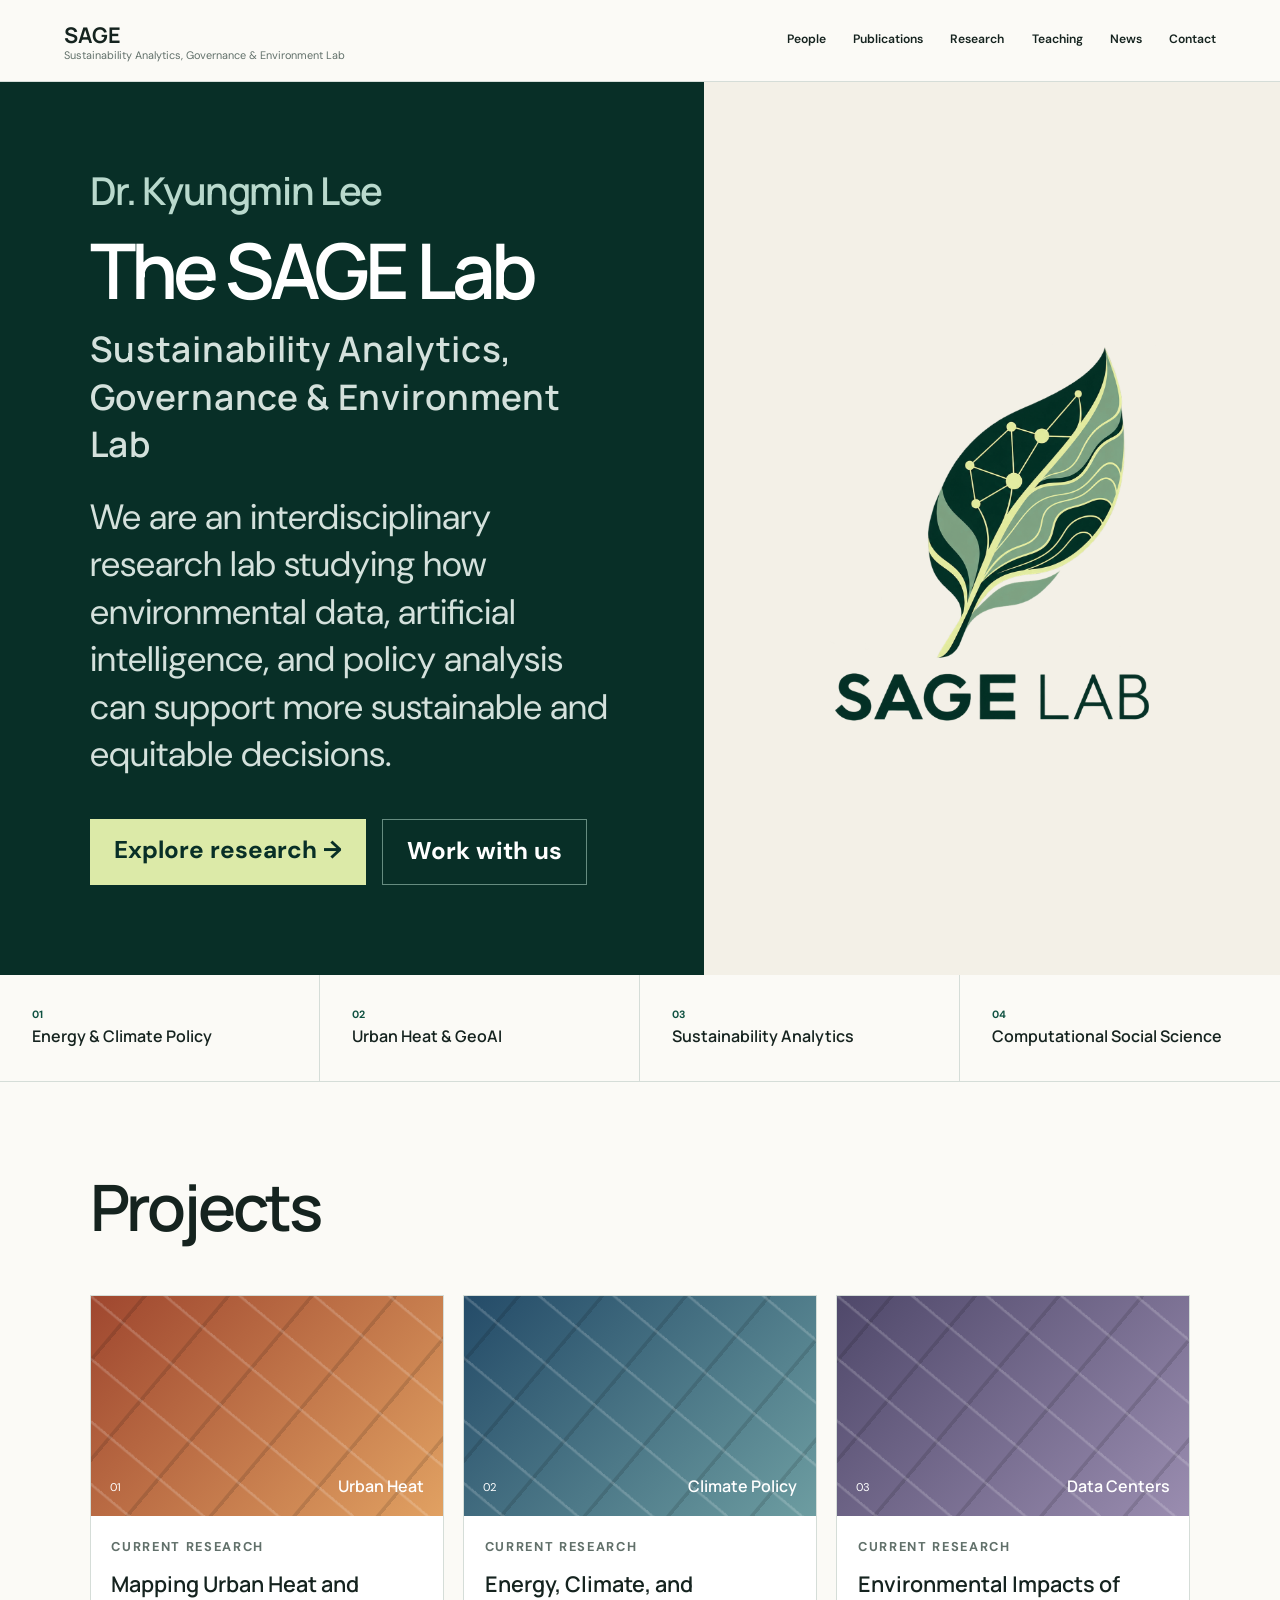
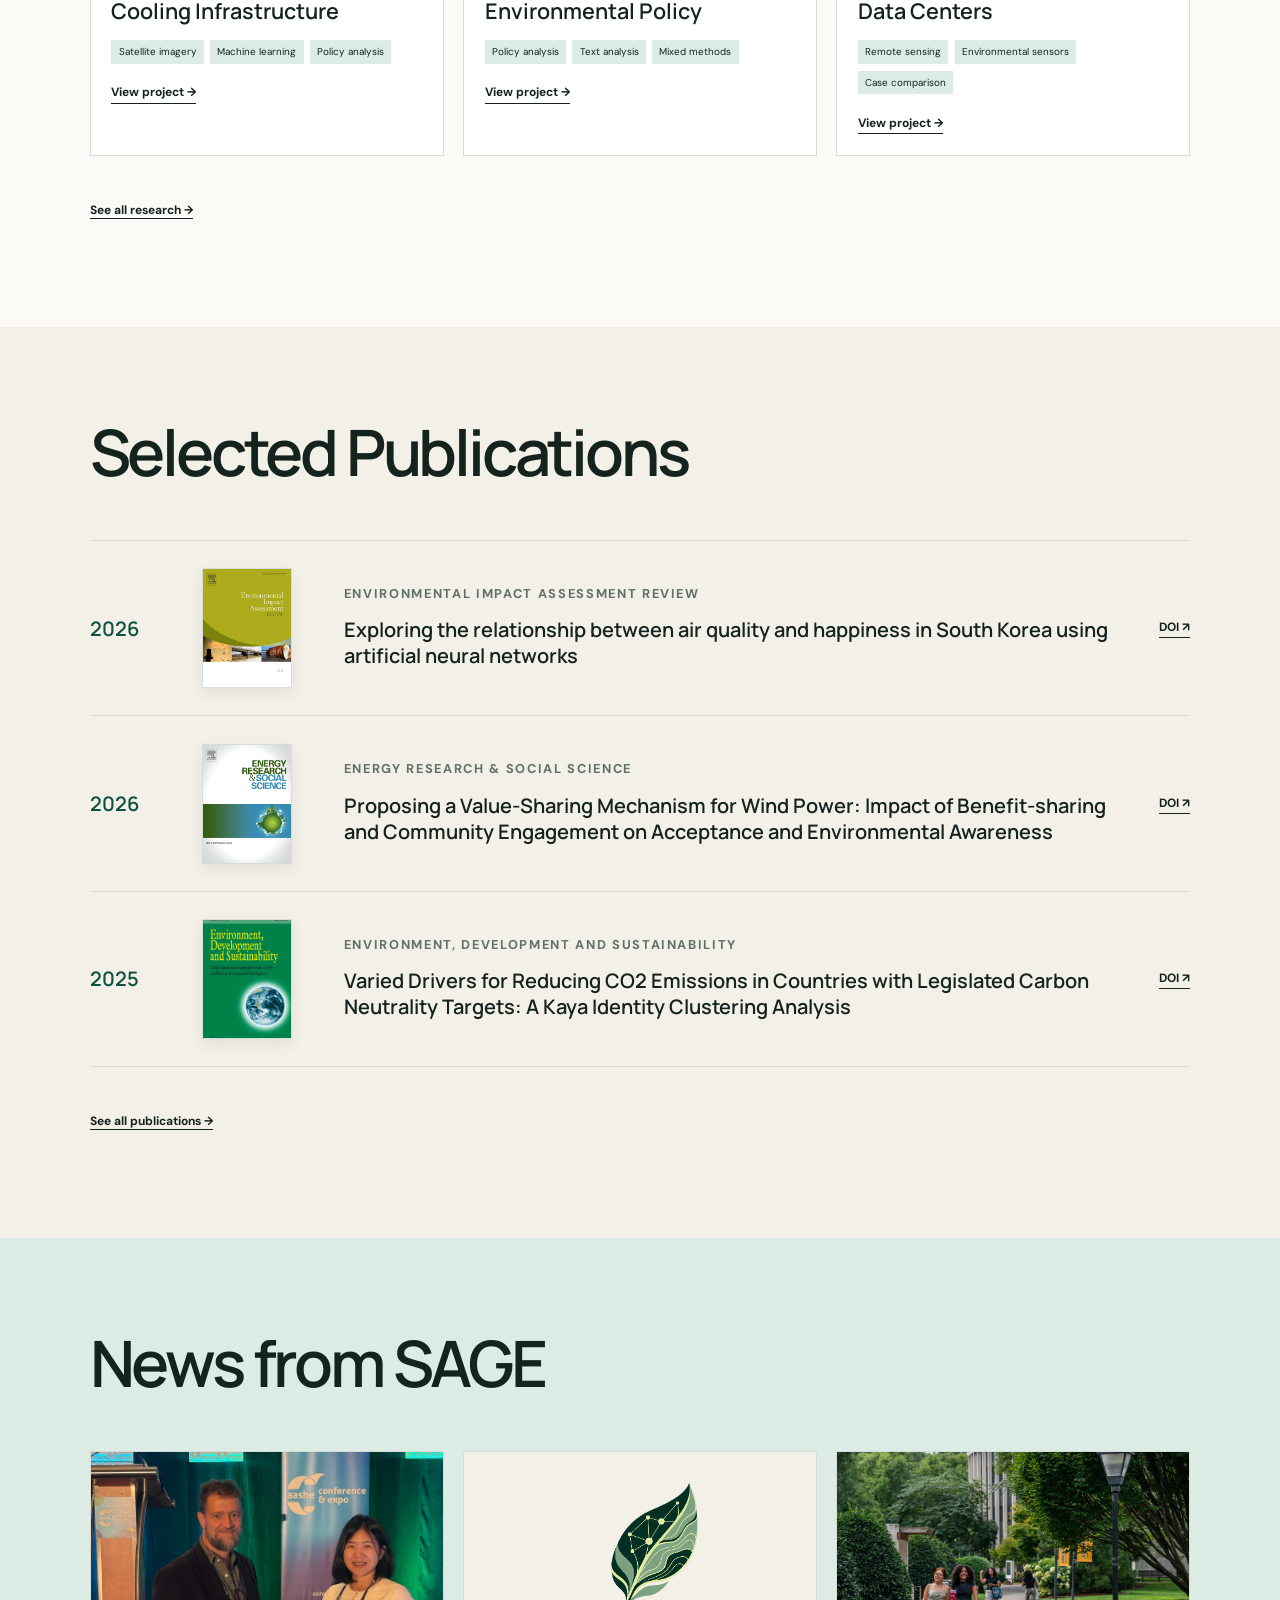
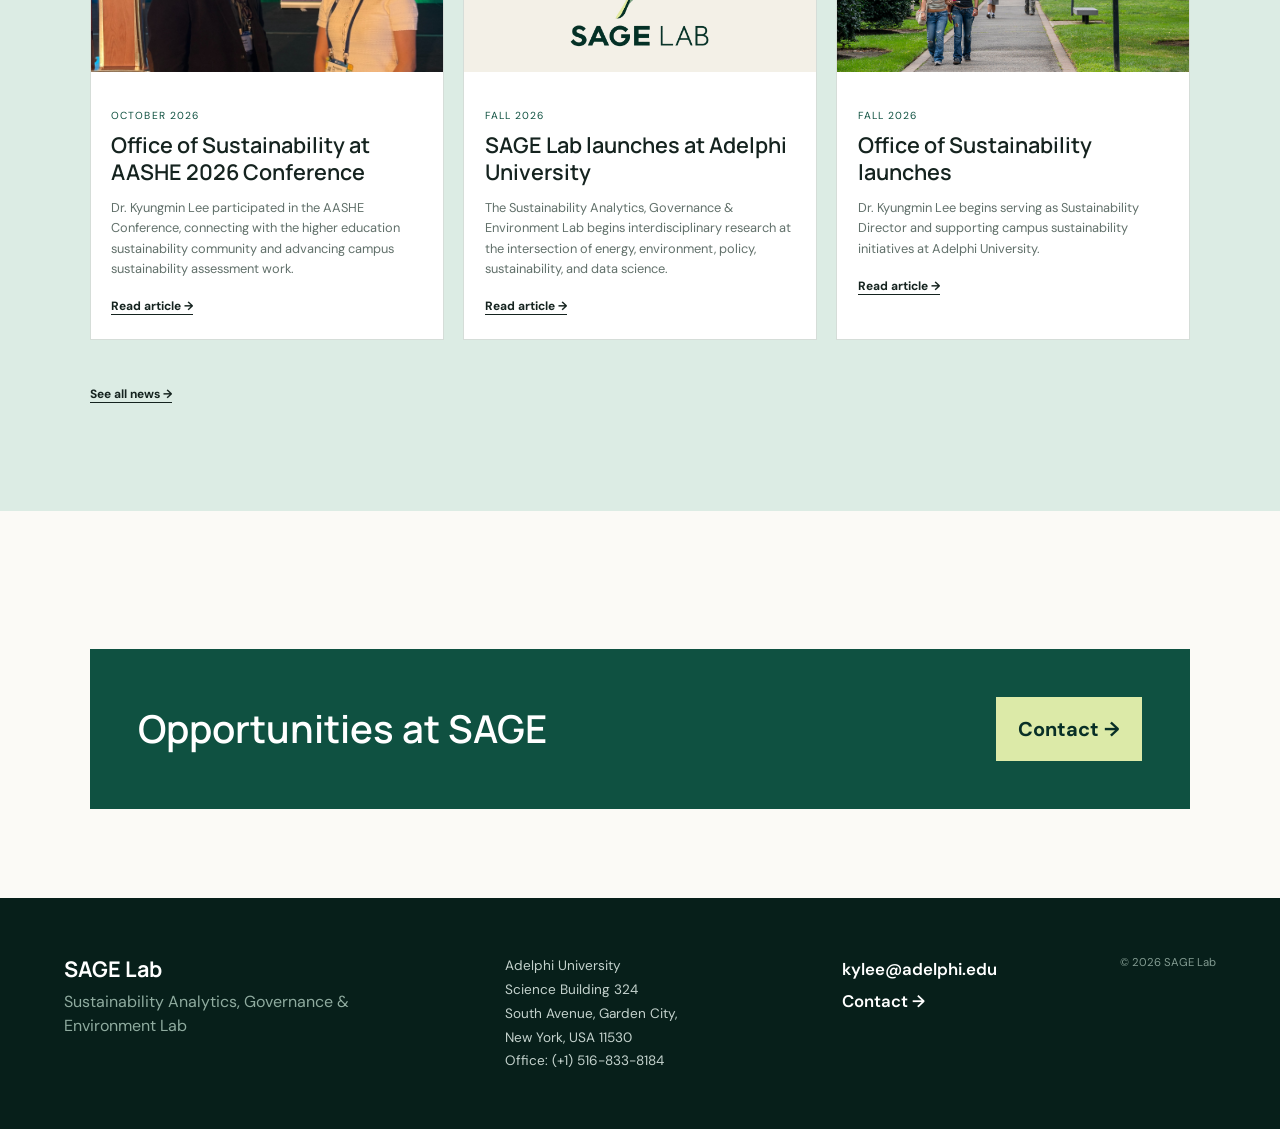
==== commit 0a6a2b40: "Add files via upload" ====
--- a/index.html
+++ b/index.html
@@ -1,8 +1,8 @@
 <!doctype html><html lang="en"><head><meta charset="utf-8"><meta name="viewport" content="width=device-width,initial-scale=1"><meta name="description" content="SAGE Lab at Adelphi University"><title>SAGE Lab | Adelphi University</title><link rel="preconnect" href="https://fonts.googleapis.com"><link rel="preconnect" href="https://fonts.gstatic.com" crossorigin><link href="https://fonts.googleapis.com/css2?family=DM+Sans:wght@400;500;600;700&family=Manrope:wght@500;600;700&display=swap" rel="stylesheet"><link rel="stylesheet" href="assets/css/style.css"></head><body data-page="home" data-limit="3"><a class="skip" href="#main">Skip to content</a><header class="site-header" id="site-header"></header><main id="main">
-<section class="home-hero"><div class="home-copy"><p class="eyebrow hero-university">Adelphi University</p><h1>The SAGE Lab</h1><p>We are an interdisciplinary research lab studying how environmental data, artificial intelligence, and policy analysis can support more sustainable and equitable decisions.</p><div class="hero-links"><a class="button" href="research.html">Explore research →</a><a class="button ghost" href="join.html">Work with us</a></div></div><div class="home-photo logo-panel"><img src="assets/images/sage-lab-logo.png" alt="SAGE Lab logo: a sage leaf combining environmental contours and data networks"></div></section>
+<section class="home-hero"><div class="home-copy"><p class="eyebrow hero-university">Dr. Kyungmin Lee</p><h1>The SAGE Lab</h1><p class="hero-full-name">Sustainability Analytics, Governance &amp; Environment Lab</p><p class="hero-intro">We are an interdisciplinary research lab studying how environmental data, artificial intelligence, and policy analysis can support more sustainable and equitable decisions.</p><div class="hero-links"><a class="button" href="research.html">Explore research →</a><a class="button ghost" href="join.html">Work with us</a></div></div><div class="home-photo logo-panel"><img src="assets/images/sage-lab-logo.png" alt="SAGE Lab logo: a sage leaf combining environmental contours and data networks"></div></section>
 <section class="theme-strip"><div><span>01</span><strong>Energy &amp; Climate Policy</strong></div><div><span>02</span><strong>Urban Heat &amp; GeoAI</strong></div><div><span>03</span><strong>Sustainability Analytics</strong></div><div><span>04</span><strong>Computational Social Science</strong></div></section>
-<section class="section"><div class="section-head section-head-solo"><div><h2>Research projects</h2></div></div><div class="card-grid" id="research-grid"><p class="loading">Loading research…</p></div><p class="section-cta"><a class="text-link" href="research.html">See all research →</a></p></section>
+<section class="section"><div class="section-head section-head-solo"><div><h2>Projects</h2></div></div><div class="card-grid" id="research-grid"><p class="loading">Loading research…</p></div><p class="section-cta"><a class="text-link" href="research.html">See all research →</a></p></section>
 <section class="section alt"><div class="section-head section-head-solo"><div><h2>Selected Publications</h2></div></div><div class="paper-list" id="publication-list"><p class="loading">Loading publications…</p></div><p class="section-cta"><a class="text-link" href="publications.html">See all publications →</a></p></section>
 <section class="section mint"><div class="section-head section-head-solo"><div><h2>News from SAGE</h2></div></div><div class="card-grid" id="news-grid"><p class="loading">Loading news…</p></div><p class="section-cta"><a class="text-link" href="news.html">See all news →</a></p></section>
-<section class="section"><div class="contact-panel"><div><p class="eyebrow">Join the lab</p><h2>Interested in policy, sustainability, or environmental data?</h2></div><a class="button" href="join.html">Opportunities at SAGE →</a></div></section>
+<section class="section"><div class="contact-panel home-contact-panel"><div><h2>Opportunities at SAGE</h2></div><a class="button" href="join.html">Contact →</a></div></section>
 </main><footer class="site-footer" id="site-footer"></footer><script src="assets/js/main.js"></script></body></html>
--- a/assets/css/style.css
+++ b/assets/css/style.css
@@ -41,3 +41,43 @@
 .article-gallery figure{margin:0}
 .article-gallery img{display:block;width:100%;height:auto}
 @media(max-width:580px){.page-hero.page-hero-simple{min-height:220px;padding-top:4rem;padding-bottom:4rem}.join-grid li{font-size:1rem}.application-panel .button{font-size:1.05rem}.article-content,.article-shell{padding:3rem 6vw}}
+
+/* Refined home hierarchy */
+.home-copy .hero-full-name{font:600 1.15rem/1.4 var(--display);color:#b9d9cd;letter-spacing:.02em;margin:-.8rem 0 1.6rem;max-width:700px}
+.home-copy .hero-intro{font-size:1.1rem;line-height:1.55;max-width:680px;margin:0}
+.home-contact-panel .button{font-size:1.25rem;padding:1rem 1.4rem}
+
+/* Publication covers */
+.paper-row{grid-template-columns:80px 110px minmax(0,1fr) auto;align-items:center}
+.journal-cover{width:90px;height:120px;object-fit:cover;border:1px solid var(--line);background:white;box-shadow:0 5px 14px rgba(8,47,39,.08)}
+.journal-cover-placeholder{display:flex;align-items:center;justify-content:center;padding:.65rem;text-align:center;font-size:.62rem;font-weight:700;line-height:1.25;color:var(--green)}
+
+/* Research project links and details */
+.research-card-link{display:block;color:inherit;text-decoration:none;height:100%}
+.research-card-link .arrow-link{display:inline-block;margin-top:1.2rem}
+.research-card-link:hover h3{text-decoration:underline}
+.detail-status{margin:2.5rem 0 1rem;color:#b9d9cd;font-size:.75rem;font-weight:700;letter-spacing:.12em;text-transform:uppercase}
+.detail-tags{display:flex;flex-wrap:wrap;gap:.6rem;margin-top:1.7rem}
+.detail-tags span{background:rgba(220,234,168,.16);border:1px solid rgba(220,234,168,.45);color:var(--lime);padding:.4rem .65rem;font-size:.72rem}
+.article-lead{font:600 1.5rem/1.55 var(--display);color:var(--green)}
+
+/* Teaching and contact */
+.course-row{grid-template-columns:320px 1fr;align-items:center}
+.course-institution{font-size:1.45rem;line-height:1.25;margin-bottom:.8rem}
+.course-row .kicker{font-size:1rem;margin-bottom:.55rem}
+.course-term{font-size:1rem;line-height:1.55;color:var(--muted)}
+.contact-actions{display:grid;gap:1rem;margin-top:3rem}
+.contact-actions .contact-panel{margin-top:0}
+.email-panel{background:var(--deep)}
+.email-panel .button{font-size:1.25rem;padding:1rem 1.4rem}
+.location-panel{display:grid;grid-template-columns:1.4fr .8fr;margin-top:3rem;border:1px solid var(--line);background:white}
+.map-wrap{min-height:460px}
+.map-wrap iframe{display:block;width:100%;height:100%;min-height:460px;border:0}
+.location-panel address{font-style:normal;padding:3rem;display:flex;flex-direction:column;justify-content:center}
+.location-panel address h2{font:600 2rem/1.15 var(--display);margin:.2rem 0 1.4rem}
+.location-panel address p{font-size:1rem;line-height:1.75}
+.footer-brand span{font-size:1rem;line-height:1.5}
+.news-card img.fit-contain{object-fit:contain;background:var(--cream);padding:1rem}
+.news-card img.fit-cover{object-fit:cover}
+@media(max-width:900px){.paper-row{grid-template-columns:70px 90px 1fr}.paper-row .arrow-link{grid-column:3}.journal-cover{width:78px;height:105px}.course-row{grid-template-columns:240px 1fr}.location-panel{grid-template-columns:1fr}.map-wrap,.map-wrap iframe{min-height:380px}}
+@media(max-width:580px){.home-copy .hero-full-name{font-size:1rem;margin-top:-.4rem}.home-copy .hero-intro{font-size:1.05rem}.paper-row{grid-template-columns:65px 1fr;gap:1rem}.journal-cover{grid-column:1;width:60px;height:82px}.paper-row>div:nth-of-type(2){grid-column:2;grid-row:1 / span 2}.paper-row .arrow-link{grid-column:2}.course-row{grid-template-columns:1fr}.course-institution{font-size:1.25rem}.location-panel address{padding:2rem}.footer-brand span{font-size:.9rem}}
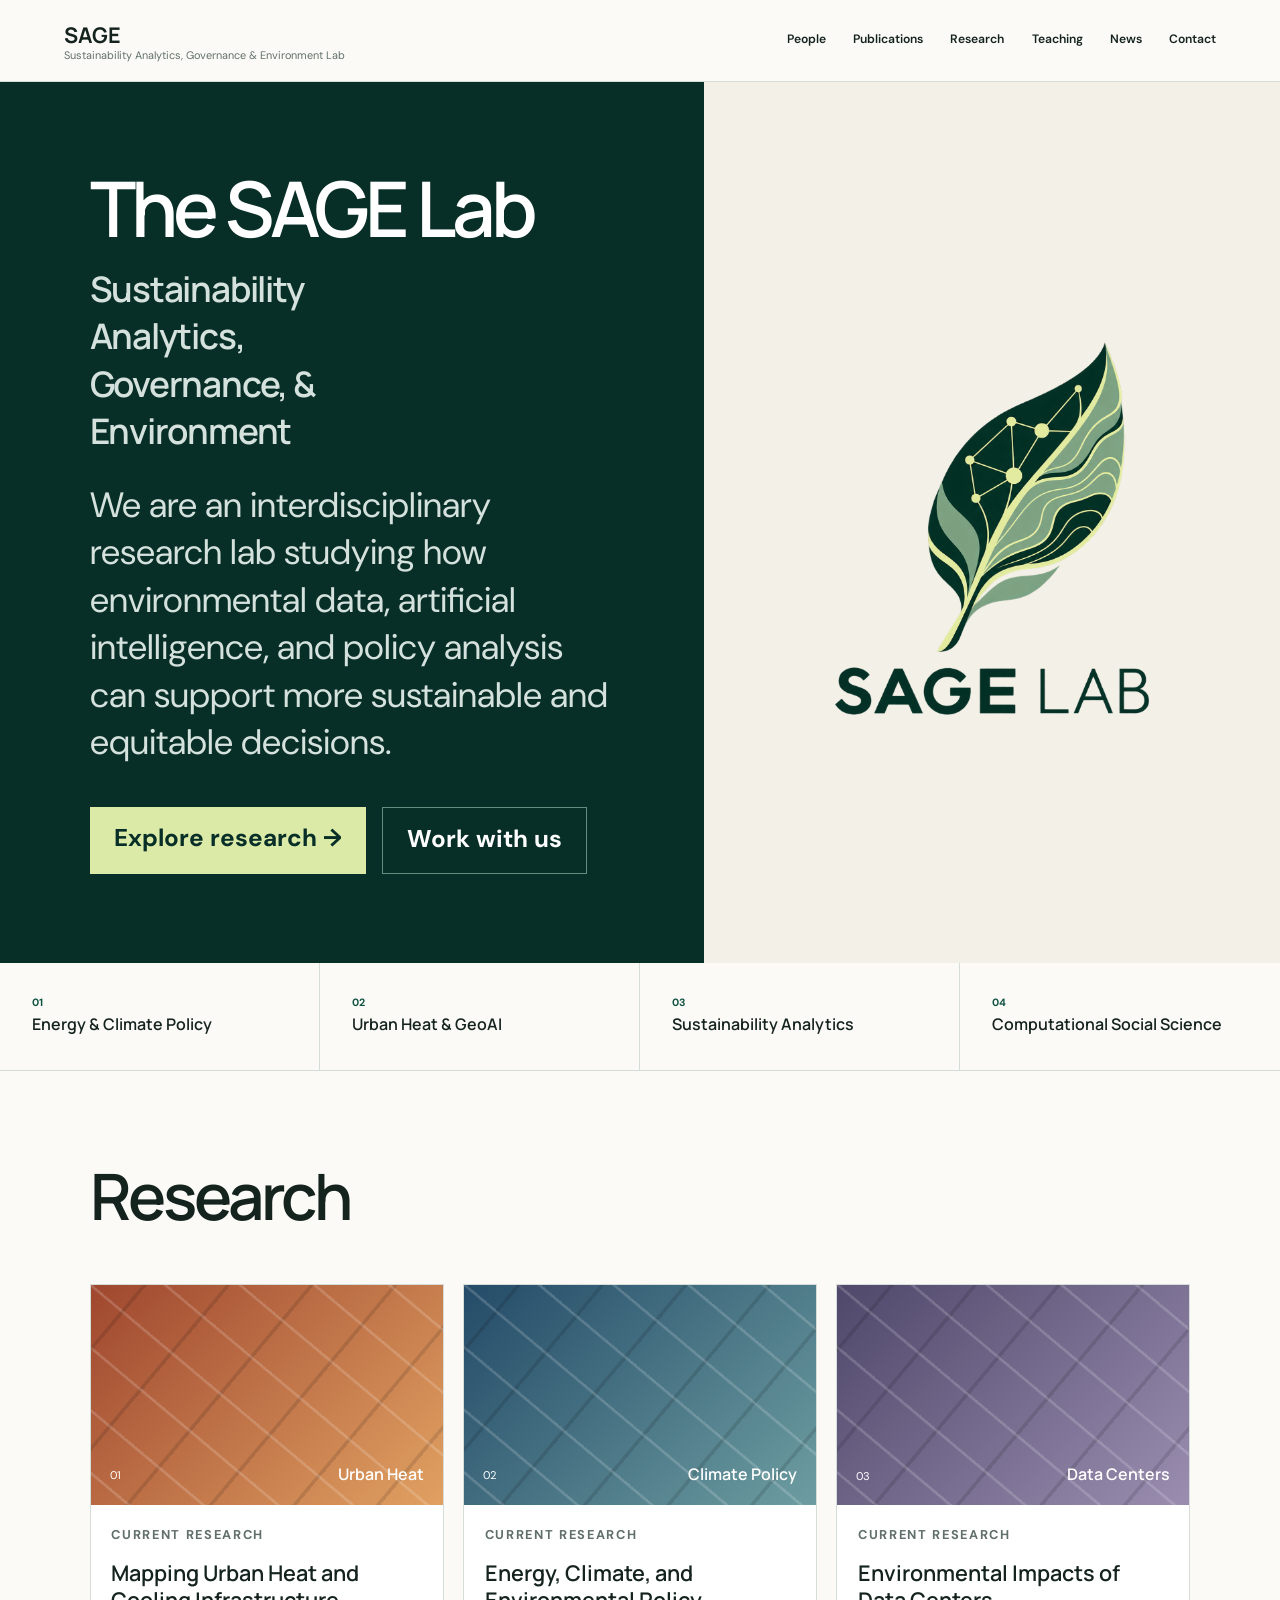
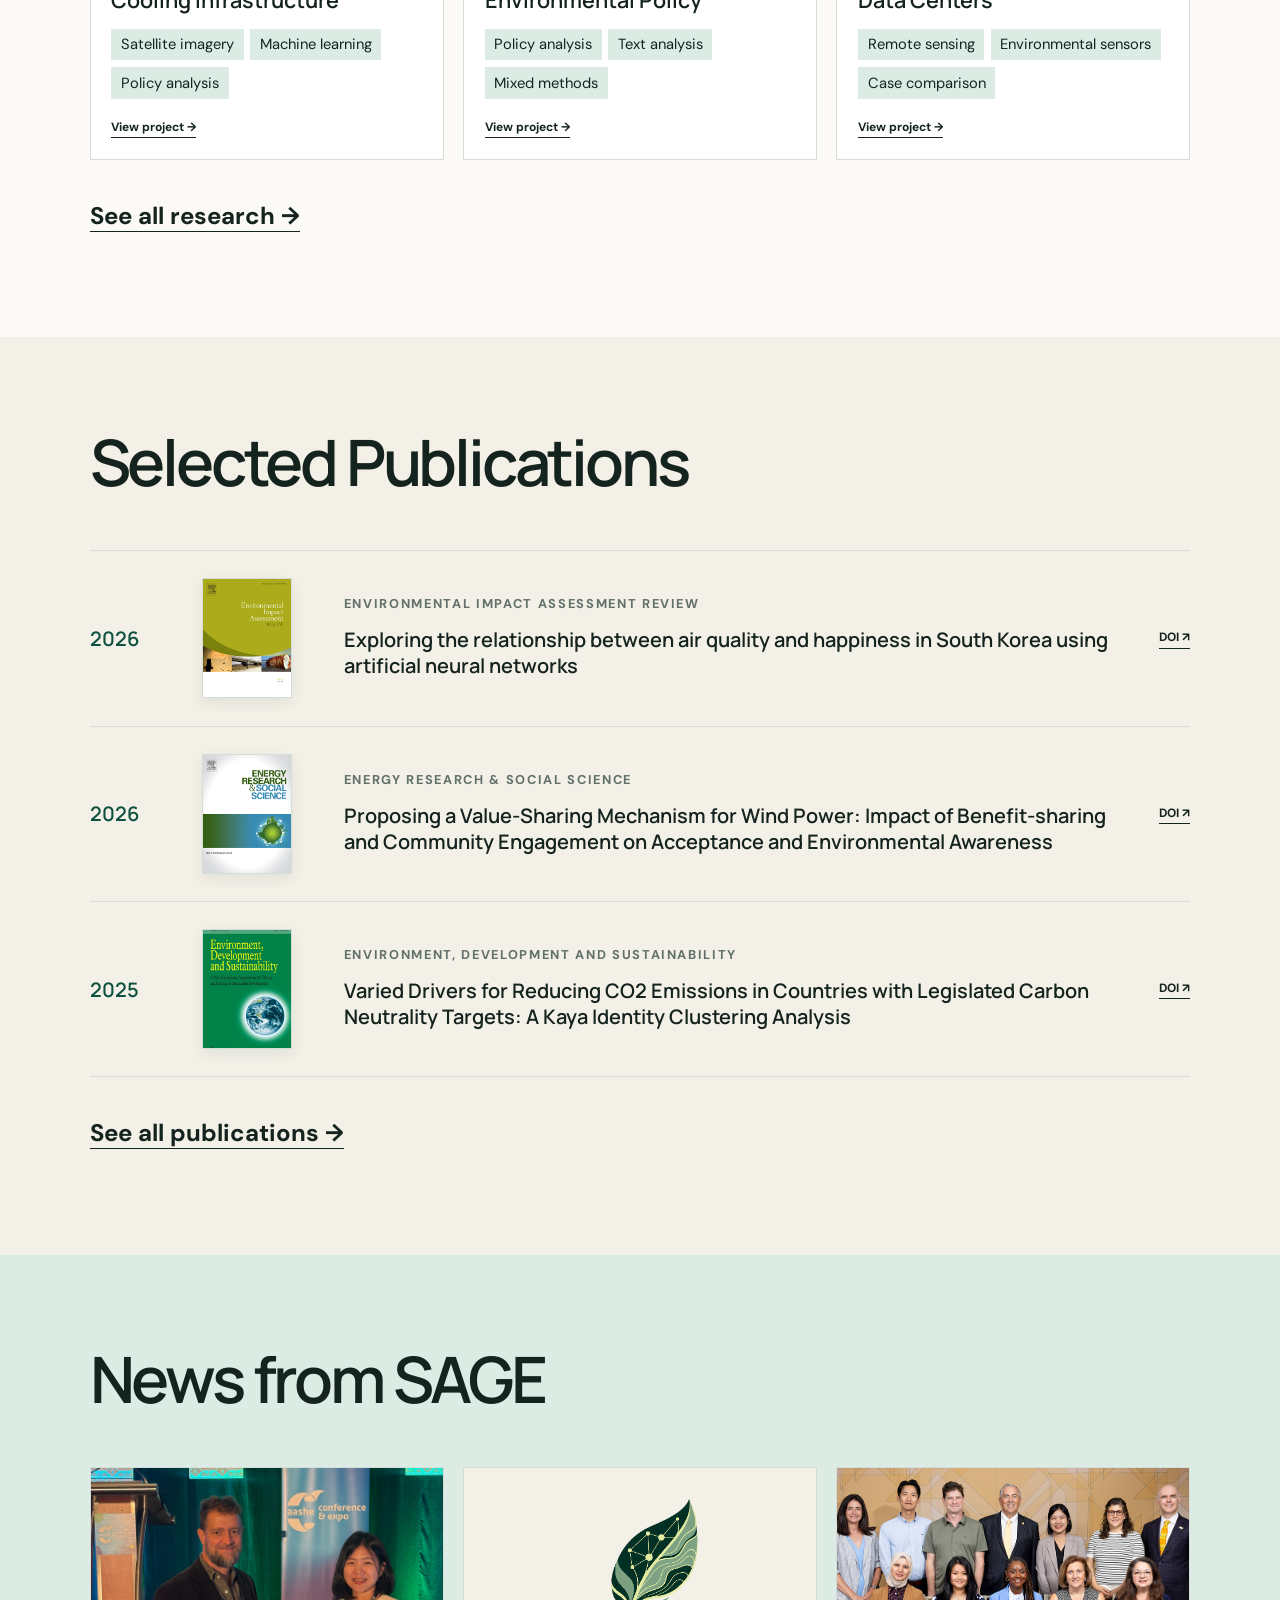
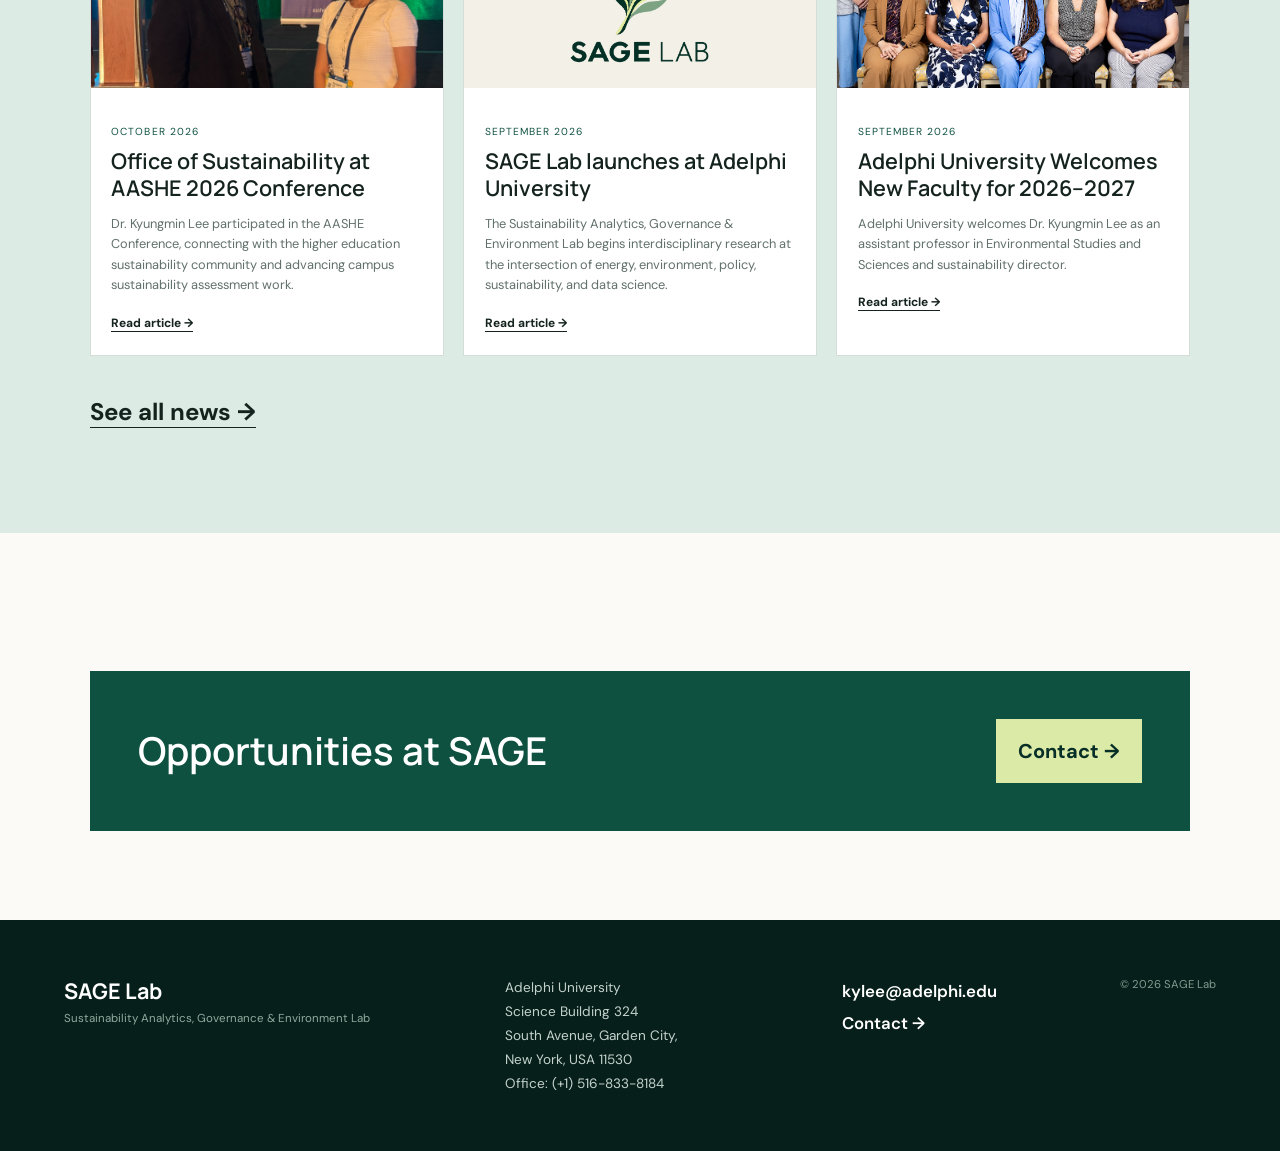
==== commit 37c32019: "Add files via upload" ====
--- a/index.html
+++ b/index.html
@@ -1,7 +1,7 @@
 <!doctype html><html lang="en"><head><meta charset="utf-8"><meta name="viewport" content="width=device-width,initial-scale=1"><meta name="description" content="SAGE Lab at Adelphi University"><title>SAGE Lab | Adelphi University</title><link rel="preconnect" href="https://fonts.googleapis.com"><link rel="preconnect" href="https://fonts.gstatic.com" crossorigin><link href="https://fonts.googleapis.com/css2?family=DM+Sans:wght@400;500;600;700&family=Manrope:wght@500;600;700&display=swap" rel="stylesheet"><link rel="stylesheet" href="assets/css/style.css"></head><body data-page="home" data-limit="3"><a class="skip" href="#main">Skip to content</a><header class="site-header" id="site-header"></header><main id="main">
-<section class="home-hero"><div class="home-copy"><p class="eyebrow hero-university">Dr. Kyungmin Lee</p><h1>The SAGE Lab</h1><p class="hero-full-name">Sustainability Analytics, Governance &amp; Environment Lab</p><p class="hero-intro">We are an interdisciplinary research lab studying how environmental data, artificial intelligence, and policy analysis can support more sustainable and equitable decisions.</p><div class="hero-links"><a class="button" href="research.html">Explore research →</a><a class="button ghost" href="join.html">Work with us</a></div></div><div class="home-photo logo-panel"><img src="assets/images/sage-lab-logo.png" alt="SAGE Lab logo: a sage leaf combining environmental contours and data networks"></div></section>
+<section class="home-hero"><div class="home-copy"><h1>The SAGE Lab</h1><p class="hero-full-name"><span>Sustainability</span><span>Analytics,</span><span>Governance, &amp;</span><span>Environment</span></p><p class="hero-intro">We are an interdisciplinary research lab studying how environmental data, artificial intelligence, and policy analysis can support more sustainable and equitable decisions.</p><div class="hero-links"><a class="button" href="research.html">Explore research →</a><a class="button ghost" href="join.html">Work with us</a></div></div><div class="home-photo logo-panel"><img src="assets/images/sage-lab-logo.png" alt="SAGE Lab logo: a sage leaf combining environmental contours and data networks"></div></section>
 <section class="theme-strip"><div><span>01</span><strong>Energy &amp; Climate Policy</strong></div><div><span>02</span><strong>Urban Heat &amp; GeoAI</strong></div><div><span>03</span><strong>Sustainability Analytics</strong></div><div><span>04</span><strong>Computational Social Science</strong></div></section>
-<section class="section"><div class="section-head section-head-solo"><div><h2>Projects</h2></div></div><div class="card-grid" id="research-grid"><p class="loading">Loading research…</p></div><p class="section-cta"><a class="text-link" href="research.html">See all research →</a></p></section>
+<section class="section"><div class="section-head section-head-solo"><div><h2>Research</h2></div></div><div class="card-grid" id="research-grid"><p class="loading">Loading research…</p></div><p class="section-cta"><a class="text-link" href="research.html">See all research →</a></p></section>
 <section class="section alt"><div class="section-head section-head-solo"><div><h2>Selected Publications</h2></div></div><div class="paper-list" id="publication-list"><p class="loading">Loading publications…</p></div><p class="section-cta"><a class="text-link" href="publications.html">See all publications →</a></p></section>
 <section class="section mint"><div class="section-head section-head-solo"><div><h2>News from SAGE</h2></div></div><div class="card-grid" id="news-grid"><p class="loading">Loading news…</p></div><p class="section-cta"><a class="text-link" href="news.html">See all news →</a></p></section>
 <section class="section"><div class="contact-panel home-contact-panel"><div><h2>Opportunities at SAGE</h2></div><a class="button" href="join.html">Contact →</a></div></section>
--- a/assets/css/style.css
+++ b/assets/css/style.css
@@ -81,3 +81,30 @@
 .news-card img.fit-cover{object-fit:cover}
 @media(max-width:900px){.paper-row{grid-template-columns:70px 90px 1fr}.paper-row .arrow-link{grid-column:3}.journal-cover{width:78px;height:105px}.course-row{grid-template-columns:240px 1fr}.location-panel{grid-template-columns:1fr}.map-wrap,.map-wrap iframe{min-height:380px}}
 @media(max-width:580px){.home-copy .hero-full-name{font-size:1rem;margin-top:-.4rem}.home-copy .hero-intro{font-size:1.05rem}.paper-row{grid-template-columns:65px 1fr;gap:1rem}.journal-cover{grid-column:1;width:60px;height:82px}.paper-row>div:nth-of-type(2){grid-column:2;grid-row:1 / span 2}.paper-row .arrow-link{grid-column:2}.course-row{grid-template-columns:1fr}.course-institution{font-size:1.25rem}.location-panel address{padding:2rem}.footer-brand span{font-size:.9rem}}
+
+/* Final typography and member profile refinements */
+.home-copy h1{margin-bottom:1.3rem}
+.home-copy .hero-full-name{font:600 clamp(1.55rem,2.4vw,2.65rem)/1.08 var(--display);letter-spacing:-.035em;margin:0 0 1.7rem;color:#b9d9cd}
+.hero-full-name span{display:block}
+.home-copy .hero-intro{font-size:1.1rem;line-height:1.55}
+.section-cta .text-link{font-size:1.5rem;line-height:1.3}
+.footer-brand span{font-size:.72rem;line-height:1.25;white-space:nowrap;max-width:none}
+.person-card-link{display:block;height:100%;color:inherit;text-decoration:none}
+.person-card-link .arrow-link{display:inline-block;margin-top:1rem}
+.person-card-link:hover h3{text-decoration:underline}
+.tags span{font-size:.92rem;line-height:1.25;padding:.42rem .6rem}
+.course-institution{font-size:1.85rem}
+.course-row .kicker{font-size:1.25rem}
+.course-term{font-size:1.2rem;line-height:1.65}
+.profile-hero{background:var(--deep);color:white;padding:5vw max(7vw,calc((100vw - 1080px)/2))}
+.profile-hero-grid{display:grid;grid-template-columns:280px 1fr;gap:4rem;align-items:center;margin-top:3rem}
+.profile-hero-photo{width:280px;aspect-ratio:4/3;display:grid;place-items:center;overflow:hidden;background:linear-gradient(135deg,var(--mint),#81a093);color:var(--green);font:700 4rem var(--display)}
+.profile-hero-photo img{width:100%;height:100%;object-fit:cover}
+.profile-hero h1{font:600 clamp(3rem,5vw,5.8rem)/1 var(--display);letter-spacing:-.05em;margin:.2rem 0 1rem}
+.profile-hero p{color:#d1ded9;max-width:700px}
+.profile-detail-links{display:flex;gap:.7rem;flex-wrap:wrap;margin-top:1.5rem}
+.profile-detail-links .button{font-size:.8rem;padding:.7rem .9rem}
+.article-content h2{font:600 2rem var(--display);margin:3rem 0 1rem}
+.article-source{padding-top:2rem;border-top:1px solid var(--line)}
+@media(max-width:900px){.profile-hero-grid{grid-template-columns:220px 1fr;gap:2rem}.profile-hero-photo{width:220px}.footer-brand span{font-size:.62rem}}
+@media(max-width:580px){.home-copy .hero-full-name{font-size:1.5rem;margin:0 0 1.4rem}.section-cta .text-link{font-size:1.15rem}.footer-brand span{font-size:.52rem}.profile-hero-grid{grid-template-columns:1fr}.profile-hero-photo{width:100%;max-width:300px}.course-institution{font-size:1.5rem}.course-row .kicker{font-size:1.1rem}.course-term{font-size:1.05rem}}
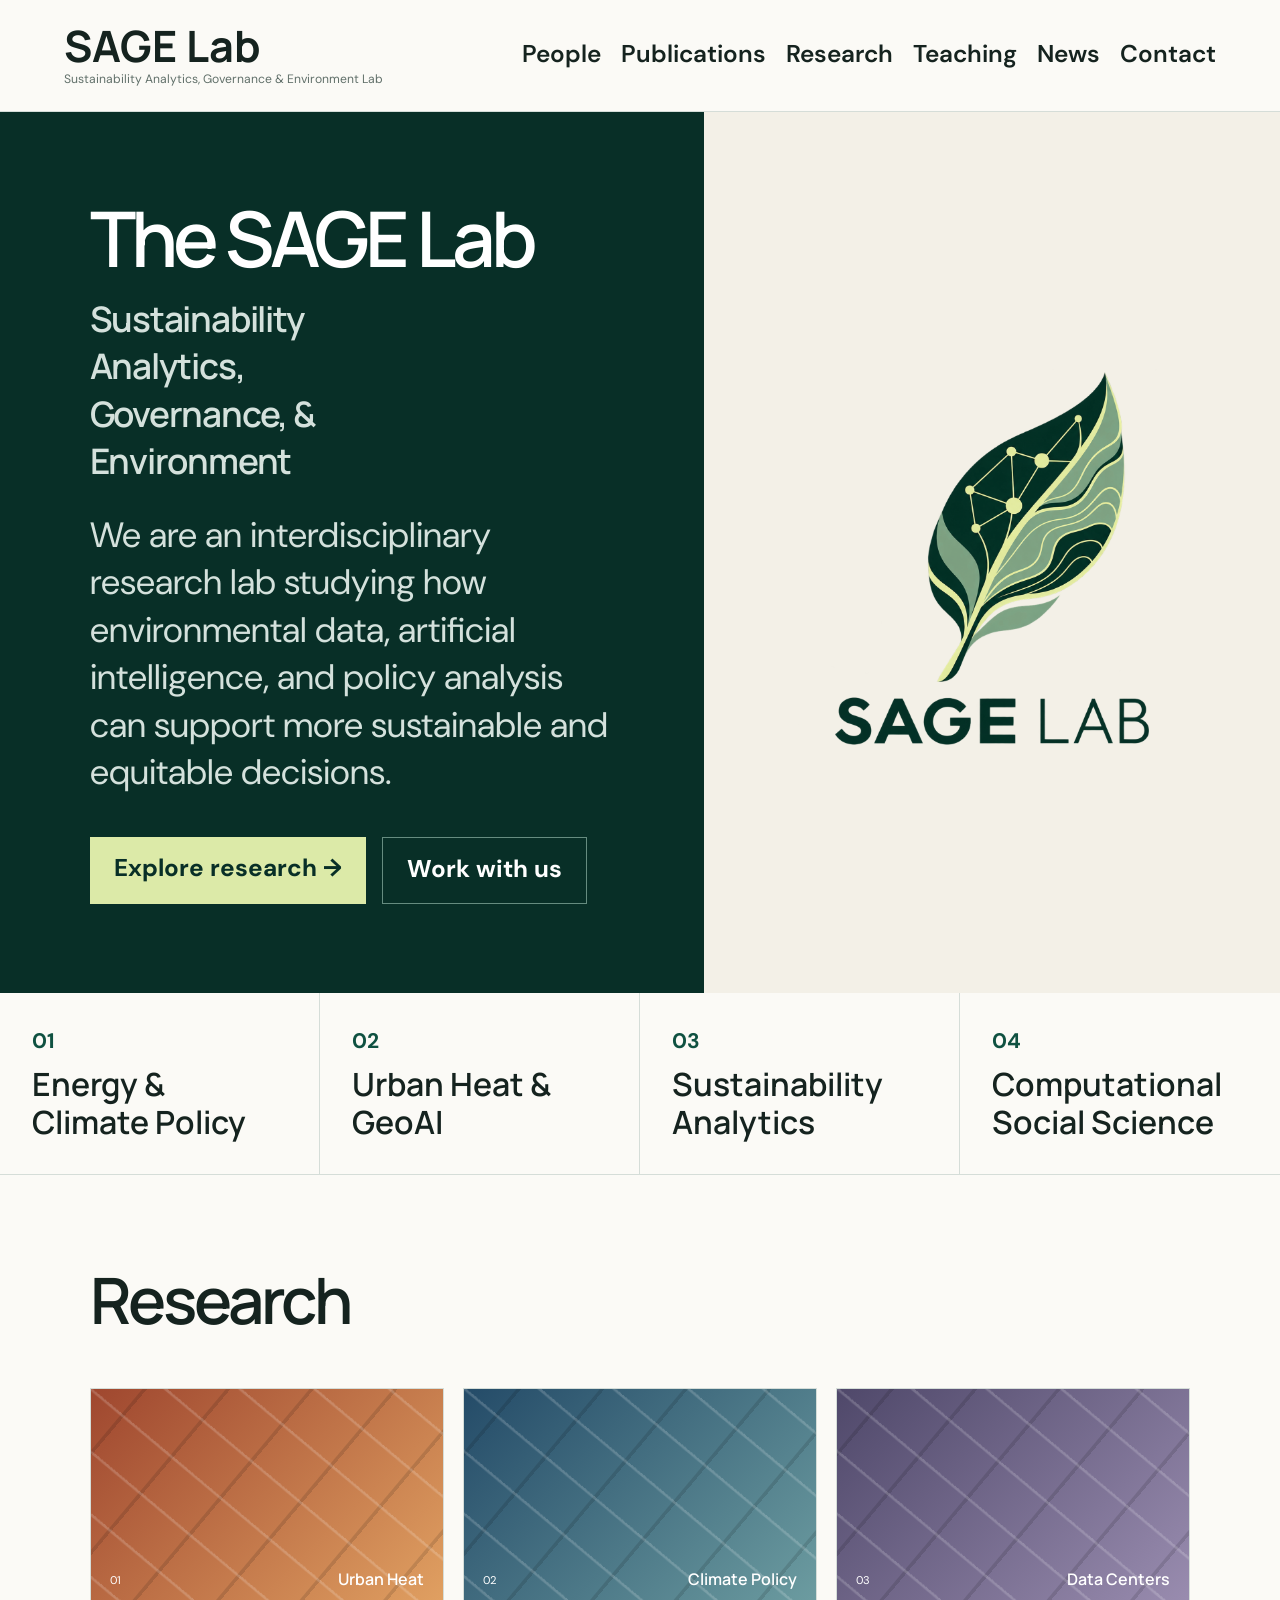
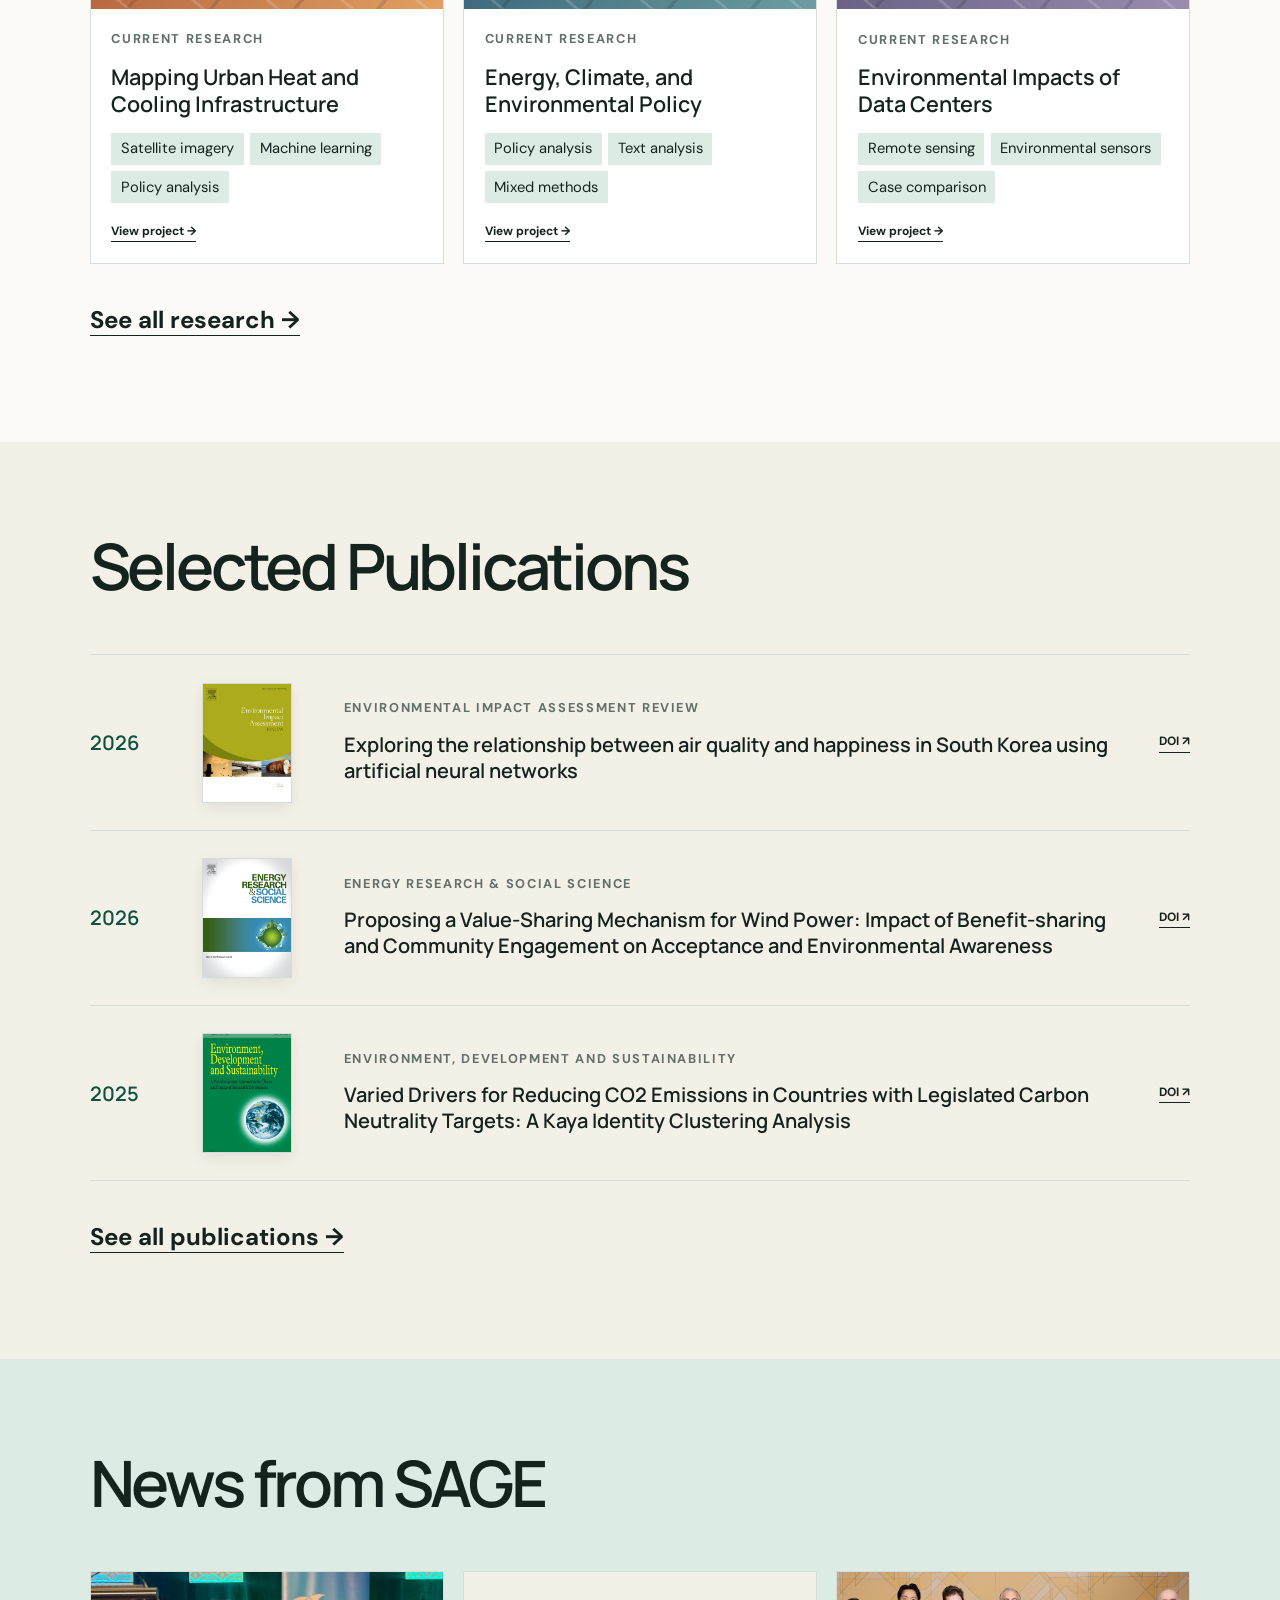
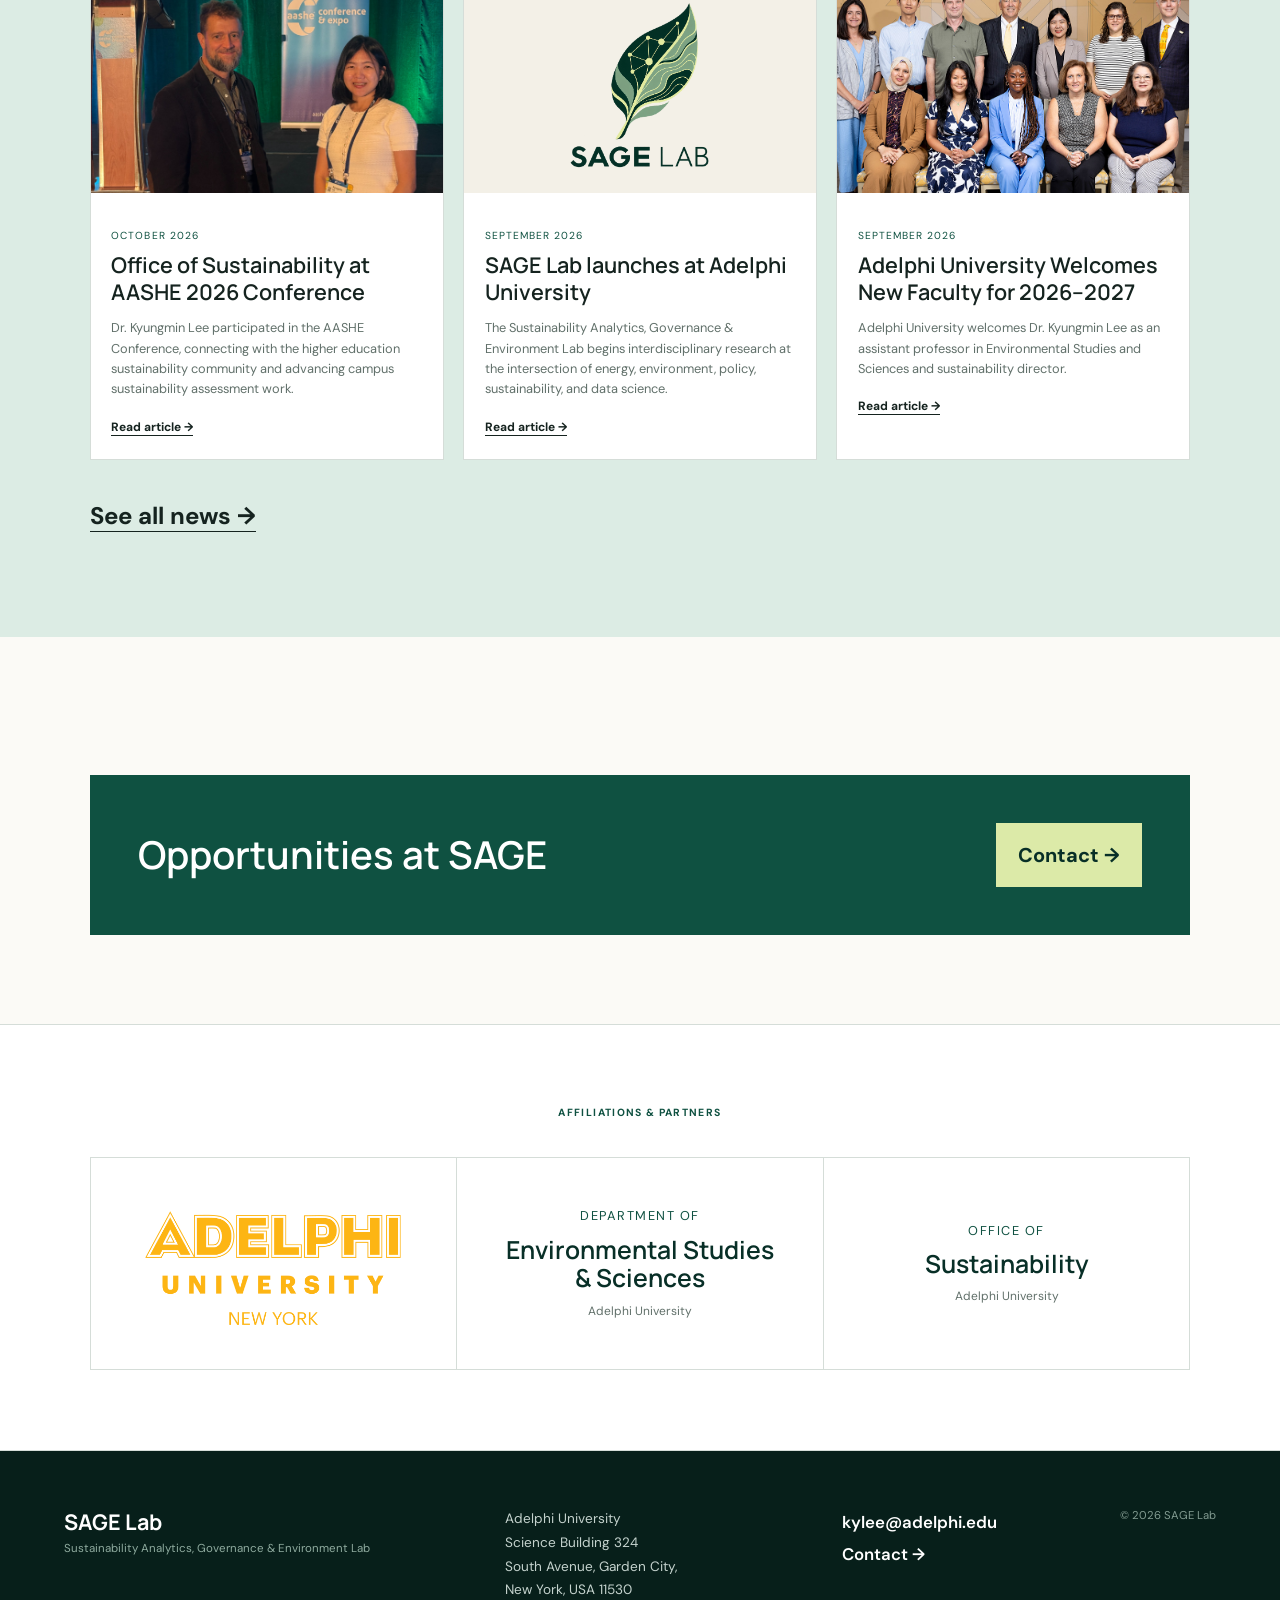
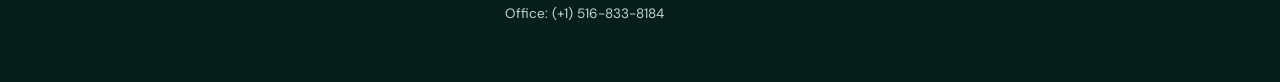
==== commit 111d9cee: "Add files via upload" ====
--- a/index.html
+++ b/index.html
@@ -5,4 +5,5 @@
 <section class="section alt"><div class="section-head section-head-solo"><div><h2>Selected Publications</h2></div></div><div class="paper-list" id="publication-list"><p class="loading">Loading publications…</p></div><p class="section-cta"><a class="text-link" href="publications.html">See all publications →</a></p></section>
 <section class="section mint"><div class="section-head section-head-solo"><div><h2>News from SAGE</h2></div></div><div class="card-grid" id="news-grid"><p class="loading">Loading news…</p></div><p class="section-cta"><a class="text-link" href="news.html">See all news →</a></p></section>
 <section class="section"><div class="contact-panel home-contact-panel"><div><h2>Opportunities at SAGE</h2></div><a class="button" href="join.html">Contact →</a></div></section>
+<section class="affiliations"><p class="eyebrow">Affiliations &amp; Partners</p><div class="affiliation-grid"><a class="affiliation-logo" href="https://www.adelphi.edu/" target="_blank" rel="noopener"><img src="assets/images/adelphi-university-logo.png" alt="Adelphi University New York"></a><a class="affiliation-wordmark" href="https://www.adelphi.edu/arts-sciences/stem/environmental-studies-and-sciences/" target="_blank" rel="noopener"><span>Department of</span><strong>Environmental Studies<br>&amp; Sciences</strong><small>Adelphi University</small></a><a class="affiliation-wordmark" href="https://www.adelphi.edu/sustainability/" target="_blank" rel="noopener"><span>Office of</span><strong>Sustainability</strong><small>Adelphi University</small></a></div></section>
 </main><footer class="site-footer" id="site-footer"></footer><script src="assets/js/main.js"></script></body></html>
--- a/assets/css/style.css
+++ b/assets/css/style.css
@@ -108,3 +108,27 @@
 .article-source{padding-top:2rem;border-top:1px solid var(--line)}
 @media(max-width:900px){.profile-hero-grid{grid-template-columns:220px 1fr;gap:2rem}.profile-hero-photo{width:220px}.footer-brand span{font-size:.62rem}}
 @media(max-width:580px){.home-copy .hero-full-name{font-size:1.5rem;margin:0 0 1.4rem}.section-cta .text-link{font-size:1.15rem}.footer-brand span{font-size:.52rem}.profile-hero-grid{grid-template-columns:1fr}.profile-hero-photo{width:100%;max-width:300px}.course-institution{font-size:1.5rem}.course-row .kicker{font-size:1.1rem}.course-term{font-size:1.05rem}}
+
+/* Enlarged navigation, themes, and affiliation partners */
+.site-header{height:112px}
+.logo strong{font-size:2.7rem;line-height:1}
+.logo span{font-size:.76rem;max-width:380px;margin-top:.35rem}
+.site-header nav{gap:1.25rem}
+.site-header nav a{font-size:1.52rem;line-height:1.2}
+.theme-strip span{font-size:1.32rem;margin-bottom:.35rem}
+.theme-strip strong{font-size:2rem;line-height:1.2}
+.home-copy .hero-intro{font-size:.72rem;line-height:1.6;max-width:520px}
+body[data-page="publications"] .section-cta .text-link{font-size:1rem}
+.affiliations{padding:5rem 7vw;background:white;border-top:1px solid var(--line);border-bottom:1px solid var(--line)}
+.affiliations>.eyebrow{text-align:center;margin-bottom:2.2rem}
+.affiliation-grid{display:grid;grid-template-columns:repeat(3,1fr);gap:1px;background:var(--line);max-width:1200px;margin:0 auto;border:1px solid var(--line)}
+.affiliation-grid>a{min-height:210px;background:white;display:flex;align-items:center;justify-content:center;text-decoration:none;padding:2rem;transition:background .2s ease}
+.affiliation-grid>a:hover{background:var(--cream)}
+.affiliation-logo img{display:block;width:min(100%,260px);height:auto}
+.affiliation-wordmark{flex-direction:column;text-align:center;color:var(--deep)}
+.affiliation-wordmark span{font-size:.8rem;letter-spacing:.12em;text-transform:uppercase;color:var(--green)}
+.affiliation-wordmark strong{font:600 1.55rem/1.15 var(--display);margin:.55rem 0}
+.affiliation-wordmark small{font-size:.75rem;color:var(--muted)}
+@media(max-width:1150px){.menu{display:block}.site-header nav{display:none;position:absolute;left:0;right:0;top:112px;background:var(--paper);padding:1.5rem 5vw;flex-direction:column;border-bottom:1px solid var(--line)}.site-header nav.open{display:flex}.site-header nav a{font-size:1.25rem}}
+@media(max-width:760px){.affiliation-grid{grid-template-columns:1fr}.affiliation-grid>a{min-height:170px}.theme-strip strong{font-size:1.55rem}.theme-strip span{font-size:1rem}}
+@media(max-width:580px){.site-header{height:92px}.logo strong{font-size:1.85rem}.logo span{display:none}.site-header nav{top:92px}.home-copy .hero-intro{font-size:.68rem}.theme-strip strong{font-size:1.35rem}}
